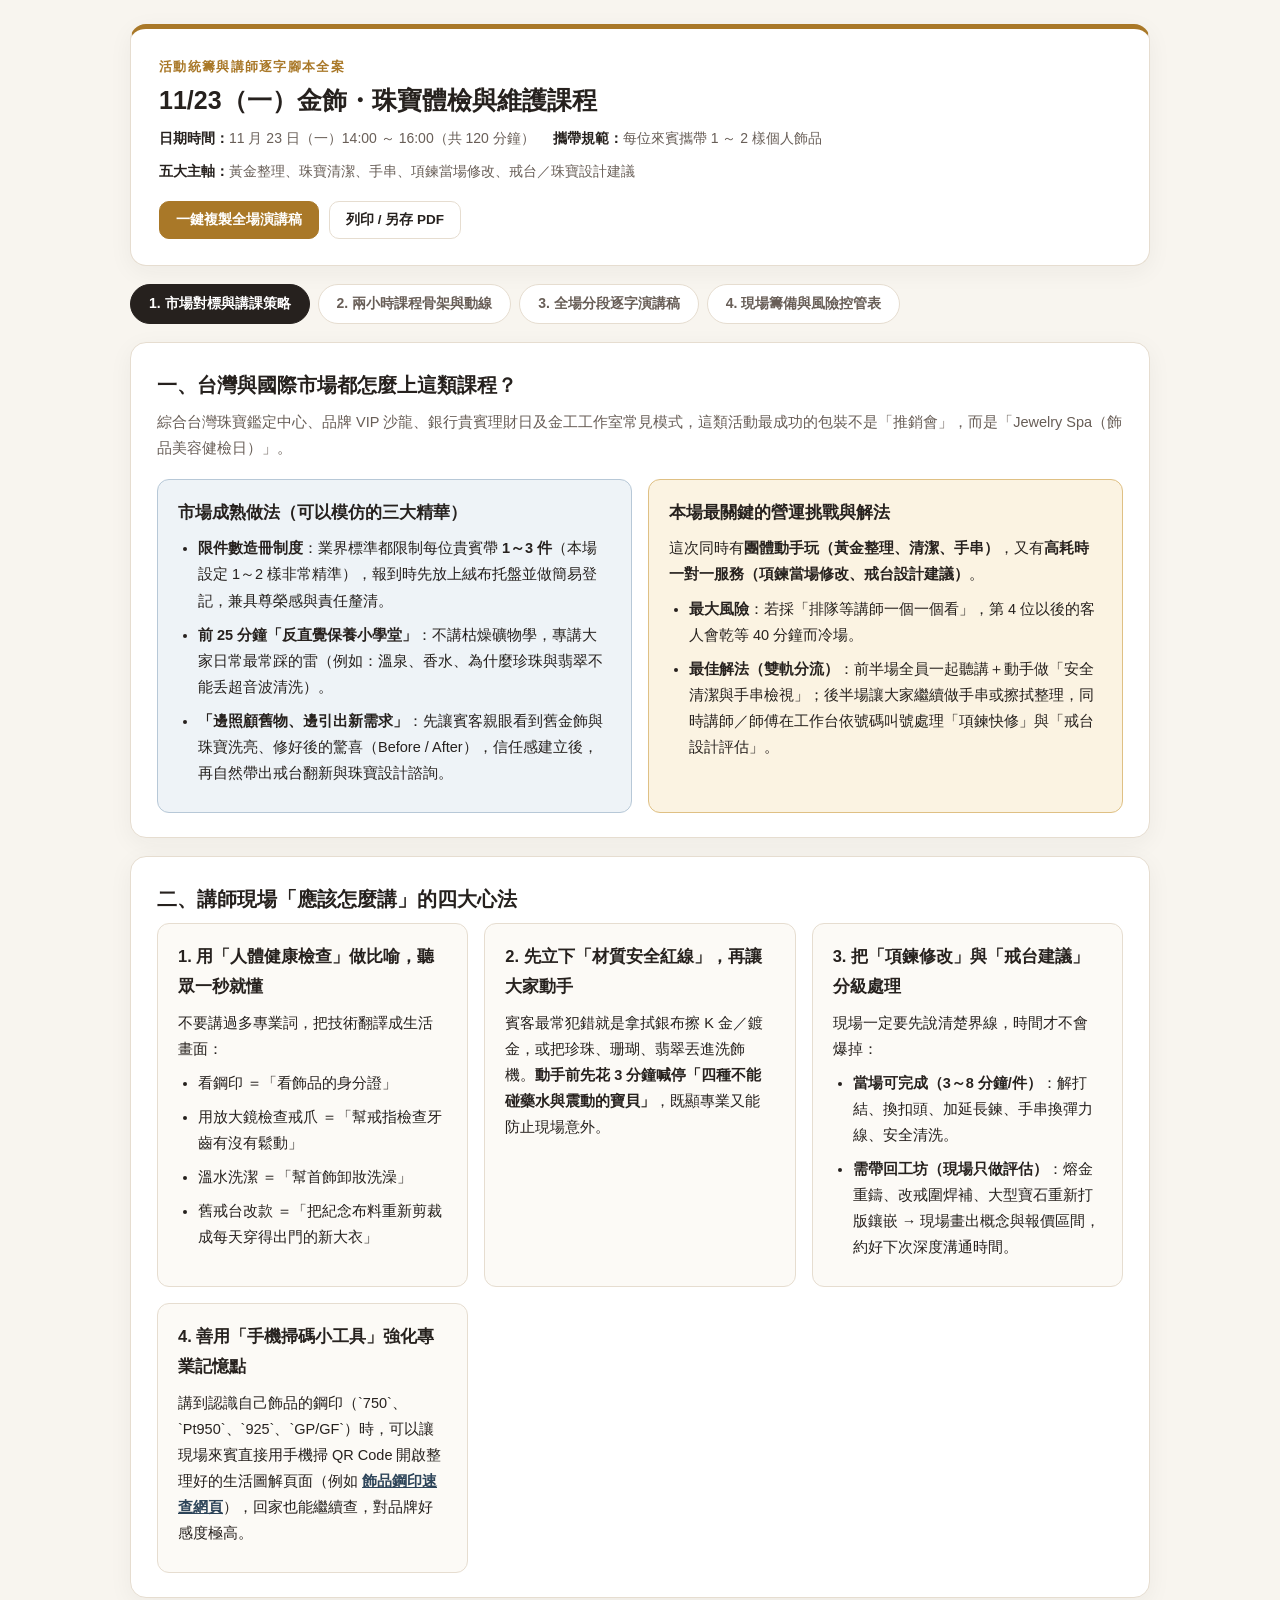
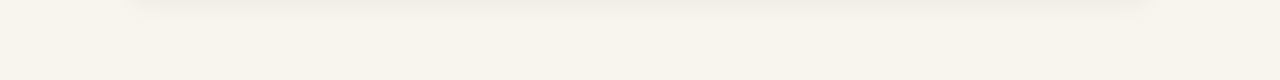
==== jewelry-course-1123/index.html @ 56d8ce3d "feat: add 11/23 金飾珠寶體檢維護課程講師全案手冊 (/jewelry-course-1123)" ====
<!DOCTYPE html>
<html lang="zh-Hant">
<head>
  <meta charset="UTF-8" />
  <meta name="viewport" content="width=device-width, initial-scale=1.0" />
  <title>11/23 金飾・珠寶體檢與維護課程｜講師全案手冊與演講稿</title>
  <style>
    :root {
      --bg: #f8f5ef;
      --card: #ffffff;
      --ink: #26211e;
      --muted: #685e57;
      --border: #e6ddd0;
      --gold: #a97828;
      --gold-soft: #fbf3e2;
      --gold-bd: #dfc084;
      --navy: #2d4459;
      --navy-soft: #eef3f7;
      --sage: #38614c;
      --sage-soft: #edf5f0;
      --warn: #9b3b2c;
      --warn-soft: #fdf0ed;
      --shadow: 0 6px 24px rgba(38, 33, 30, 0.05);
    }

    * { box-sizing: border-box; }

    body {
      margin: 0;
      padding: 24px 16px 64px;
      background: var(--bg);
      color: var(--ink);
      font-family: "PingFang TC", "Noto Sans TC", "Microsoft JhengHei", sans-serif;
      line-height: 1.8;
    }

    .wrap {
      max-width: 1020px;
      margin: 0 auto;
    }

    .hero {
      background: var(--card);
      border: 1px solid var(--border);
      border-top: 5px solid var(--gold);
      border-radius: 16px;
      padding: 26px 28px;
      box-shadow: var(--shadow);
      margin-bottom: 18px;
      display: flex;
      flex-wrap: wrap;
      justify-content: space-between;
      align-items: flex-end;
      gap: 16px;
    }

    .eyebrow {
      font-size: 13px;
      font-weight: 700;
      letter-spacing: 0.1em;
      color: var(--gold);
      margin-bottom: 6px;
    }

    h1 {
      margin: 0 0 8px;
      font-size: 25px;
      line-height: 1.35;
    }

    .meta {
      display: flex;
      flex-wrap: wrap;
      gap: 8px 18px;
      font-size: 14px;
      color: var(--muted);
    }

    .meta strong { color: var(--ink); }

    .hero-actions {
      display: flex;
      gap: 10px;
      flex-wrap: wrap;
    }

    .btn {
      appearance: none;
      border: 1px solid var(--border);
      background: var(--card);
      color: var(--ink);
      padding: 9px 16px;
      border-radius: 10px;
      font-size: 13.5px;
      font-weight: 600;
      cursor: pointer;
      transition: 0.2s ease;
    }

    .btn:hover { border-color: var(--gold); color: var(--gold); }

    .btn-primary {
      background: var(--gold);
      border-color: var(--gold);
      color: #ffffff;
    }

    .btn-primary:hover {
      background: #8d611c;
      border-color: #8d611c;
      color: #ffffff;
    }

    .tabs {
      display: flex;
      flex-wrap: wrap;
      gap: 8px;
      margin-bottom: 18px;
    }

    .tab-btn {
      appearance: none;
      border: 1px solid var(--border);
      background: var(--card);
      color: var(--muted);
      padding: 10px 18px;
      border-radius: 999px;
      font-size: 14px;
      font-weight: 700;
      cursor: pointer;
      transition: 0.2s ease;
    }

    .tab-btn:hover { border-color: var(--gold); color: var(--ink); }

    .tab-btn.active {
      background: var(--ink);
      border-color: var(--ink);
      color: #ffffff;
    }

    .panel { display: none; }
    .panel.active { display: block; }

    .card {
      background: var(--card);
      border: 1px solid var(--border);
      border-radius: 16px;
      padding: 24px 26px;
      box-shadow: var(--shadow);
      margin-bottom: 18px;
    }

    .section-title {
      margin: 0 0 6px;
      font-size: 20px;
      font-weight: 800;
    }

    .section-sub {
      margin: 0 0 18px;
      font-size: 14.5px;
      color: var(--muted);
    }

    .grid-2 {
      display: grid;
      grid-template-columns: repeat(auto-fit, minmax(300px, 1fr));
      gap: 16px;
    }

    .grid-3 {
      display: grid;
      grid-template-columns: repeat(auto-fit, minmax(250px, 1fr));
      gap: 14px;
    }

    .box {
      background: #fcfaf6;
      border: 1px solid var(--border);
      border-radius: 12px;
      padding: 18px 20px;
    }

    .box.gold { background: var(--gold-soft); border-color: var(--gold-bd); }
    .box.navy { background: var(--navy-soft); border-color: #b7c8d7; }
    .box.sage { background: var(--sage-soft); border-color: #b4d1c1; }
    .box.warn { background: var(--warn-soft); border-color: #e2aba2; }

    .box h3 {
      margin: 0 0 8px;
      font-size: 16.5px;
      font-weight: 800;
    }

    .box p, .box li {
      font-size: 14.5px;
      margin: 0 0 8px;
    }

    .box ul, .box ol {
      margin: 0;
      padding-left: 20px;
    }

    /* Timeline */
    .timeline {
      display: flex;
      flex-direction: column;
      gap: 14px;
    }

    .tl-item {
      display: grid;
      grid-template-columns: 150px 1fr;
      gap: 16px;
      padding: 18px 20px;
      background: #fcfaf6;
      border: 1px solid var(--border);
      border-left: 4px solid var(--gold);
      border-radius: 12px;
    }

    .tl-time {
      font-weight: 800;
      font-size: 15px;
      color: var(--gold);
    }

    .tl-dur {
      display: inline-block;
      margin-top: 4px;
      font-size: 12.5px;
      font-weight: 700;
      color: var(--muted);
      background: #efe8dc;
      padding: 2px 8px;
      border-radius: 999px;
    }

    .tl-body h3 {
      margin: 0 0 6px;
      font-size: 16.5px;
    }

    .tl-body p {
      margin: 0 0 6px;
      font-size: 14.5px;
      color: #3a3430;
    }

    .tl-tag {
      display: inline-block;
      font-size: 12px;
      font-weight: 700;
      padding: 2px 9px;
      border-radius: 999px;
      background: #ffffff;
      border: 1px solid var(--border);
      color: var(--muted);
      margin-right: 6px;
    }

    /* Script blocks */
    .script-block {
      border: 1px solid var(--border);
      border-radius: 14px;
      padding: 22px 24px;
      background: #ffffff;
      margin-bottom: 18px;
    }

    .script-head {
      display: flex;
      flex-wrap: wrap;
      justify-content: space-between;
      align-items: center;
      gap: 12px;
      padding-bottom: 14px;
      margin-bottom: 16px;
      border-bottom: 1px solid var(--border);
    }

    .script-title {
      margin: 0;
      font-size: 18px;
      font-weight: 800;
    }

    .script-meta {
      font-size: 13px;
      color: var(--gold);
      font-weight: 700;
      margin-top: 2px;
    }

    .script-goal {
      background: #faf6ee;
      border-left: 3px solid var(--gold);
      padding: 10px 14px;
      border-radius: 0 8px 8px 0;
      font-size: 13.5px;
      color: var(--muted);
      margin-bottom: 16px;
    }

    .speech-text {
      font-size: 16.5px;
      line-height: 1.95;
      color: var(--ink);
    }

    .speech-text p {
      margin: 0 0 15px;
    }

    .speech-text p:last-child { margin-bottom: 0; }

    .btn-sm {
      appearance: none;
      border: 1px solid var(--gold-bd);
      background: var(--gold-soft);
      color: #7c5414;
      padding: 6px 13px;
      border-radius: 8px;
      font-size: 13px;
      font-weight: 700;
      cursor: pointer;
    }

    .btn-sm:hover {
      background: var(--gold);
      color: #ffffff;
      border-color: var(--gold);
    }

    table {
      width: 100%;
      border-collapse: collapse;
      font-size: 14px;
    }

    th {
      text-align: left;
      background: #f4efe6;
      padding: 10px 12px;
      border-bottom: 2px solid var(--border);
    }

    td {
      padding: 10px 12px;
      border-bottom: 1px solid var(--border);
      vertical-align: top;
    }

    .link-pill {
      color: var(--navy);
      font-weight: 700;
      text-decoration: underline;
    }

    .toast {
      position: fixed;
      bottom: 24px;
      left: 50%;
      transform: translateX(-50%) translateY(16px);
      background: var(--ink);
      color: #ffffff;
      padding: 10px 20px;
      border-radius: 999px;
      font-size: 14px;
      opacity: 0;
      pointer-events: none;
      transition: 0.25s ease;
      z-index: 99;
    }

    .toast.show {
      opacity: 1;
      transform: translateX(-50%) translateY(0);
    }

    @media (max-width: 680px) {
      .tl-item {
        grid-template-columns: 1fr;
        gap: 8px;
      }
    }

    @media print {
      body { background: #ffffff; padding: 0; }
      .tabs, .hero-actions, .btn-sm { display: none !important; }
      .panel { display: block !important; }
      .card, .hero, .script-block, .tl-item { box-shadow: none; break-inside: avoid; }
    }
  </style>
</head>
<body>
  <div class="wrap">
    <header class="hero">
      <div>
        <div class="eyebrow">活動統籌與講師逐字腳本全案</div>
        <h1>11/23（一）金飾・珠寶體檢與維護課程</h1>
        <div class="meta">
          <span><strong>日期時間：</strong>11 月 23 日（一）14:00 ～ 16:00（共 120 分鐘）</span>
          <span><strong>攜帶規範：</strong>每位來賓攜帶 1 ～ 2 樣個人飾品</span>
          <span><strong>五大主軸：</strong>黃金整理、珠寶清潔、手串、項鍊當場修改、戒台／珠寶設計建議</span>
        </div>
      </div>
      <div class="hero-actions">
        <button class="btn btn-primary" onclick="copyAllScripts()">一鍵複製全場演講稿</button>
        <button class="btn" onclick="window.print()">列印 / 另存 PDF</button>
      </div>
    </header>

    <div class="tabs" role="tablist">
      <button class="tab-btn active" data-tab="market">1. 市場對標與講課策略</button>
      <button class="tab-btn" data-tab="skeleton">2. 兩小時課程骨架與動線</button>
      <button class="tab-btn" data-tab="scripts">3. 全場分段逐字演講稿</button>
      <button class="tab-btn" data-tab="ops">4. 現場籌備與風險控管表</button>
    </div>

    <!-- Tab 1: 市場對標與講課分析 -->
    <div id="market" class="panel active">
      <section class="card">
        <h2 class="section-title">一、台灣與國際市場都怎麼上這類課程？</h2>
        <p class="section-sub">綜合台灣珠寶鑑定中心、品牌 VIP 沙龍、銀行貴賓理財日及金工工作室常見模式，這類活動最成功的包裝不是「推銷會」，而是「Jewelry Spa（飾品美容健檢日）」。</p>

        <div class="grid-2">
          <div class="box navy">
            <h3>市場成熟做法（可以模仿的三大精華）</h3>
            <ul>
              <li><strong>限件數造冊制度</strong>：業界標準都限制每位貴賓帶 <strong>1～3 件</strong>（本場設定 1～2 樣非常精準），報到時先放上絨布托盤並做簡易登記，兼具尊榮感與責任釐清。</li>
              <li><strong>前 25 分鐘「反直覺保養小學堂」</strong>：不講枯燥礦物學，專講大家日常最常踩的雷（例如：溫泉、香水、為什麼珍珠與翡翠不能丢超音波清洗）。</li>
              <li><strong>「邊照顧舊物、邊引出新需求」</strong>：先讓賓客親眼看到舊金飾與珠寶洗亮、修好後的驚喜（Before / After），信任感建立後，再自然帶出戒台翻新與珠寶設計諮詢。</li>
            </ul>
          </div>

          <div class="box gold">
            <h3>本場最關鍵的營運挑戰與解法</h3>
            <p>這次同時有<strong>團體動手玩（黃金整理、清潔、手串）</strong>，又有<strong>高耗時一對一服務（項鍊當場修改、戒台設計建議）</strong>。</p>
            <ul>
              <li><strong>最大風險</strong>：若採「排隊等講師一個一個看」，第 4 位以後的客人會乾等 40 分鐘而冷場。</li>
              <li><strong>最佳解法（雙軌分流）</strong>：前半場全員一起聽講＋動手做「安全清潔與手串檢視」；後半場讓大家繼續做手串或擦拭整理，同時講師／師傅在工作台依號碼叫號處理「項鍊快修」與「戒台設計評估」。</li>
            </ul>
          </div>
        </div>
      </section>

      <section class="card">
        <h2 class="section-title">二、講師現場「應該怎麼講」的四大心法</h2>
        <div class="grid-2">
          <div class="box">
            <h3>1. 用「人體健康檢查」做比喻，聽眾一秒就懂</h3>
            <p>不要講過多專業詞，把技術翻譯成生活畫面：</p>
            <ul>
              <li>看鋼印 ＝「看飾品的身分證」</li>
              <li>用放大鏡檢查戒爪 ＝「幫戒指檢查牙齒有沒有鬆動」</li>
              <li>溫水洗潔 ＝「幫首飾卸妝洗澡」</li>
              <li>舊戒台改款 ＝「把紀念布料重新剪裁成每天穿得出門的新大衣」</li>
            </ul>
          </div>

          <div class="box">
            <h3>2. 先立下「材質安全紅線」，再讓大家動手</h3>
            <p>賓客最常犯錯就是拿拭銀布擦 K 金／鍍金，或把珍珠、珊瑚、翡翠丟進洗飾機。<strong>動手前先花 3 分鐘喊停「四種不能碰藥水與震動的寶貝」</strong>，既顯專業又能防止現場意外。</p>
          </div>

          <div class="box">
            <h3>3. 把「項鍊修改」與「戒台建議」分級處理</h3>
            <p>現場一定要先說清楚界線，時間才不會爆掉：</p>
            <ul>
              <li><strong>當場可完成（3～8 分鐘/件）</strong>：解打結、換扣頭、加延長鍊、手串換彈力線、安全清洗。</li>
              <li><strong>需帶回工坊（現場只做評估）</strong>：熔金重鑄、改戒圍焊補、大型寶石重新打版鑲嵌 → 現場畫出概念與報價區間，約好下次深度溝通時間。</li>
            </ul>
          </div>

          <div class="box">
            <h3>4. 善用「手機掃碼小工具」強化專業記憶點</h3>
            <p>講到認識自己飾品的鋼印（`750`、`Pt950`、`925`、`GP/GF`）時，可以讓現場來賓直接用手機掃 QR Code 開啟整理好的生活圖解頁面（例如 <a class="link-pill" href="https://morgan86399-eng.github.io/jewelry-guide/" target="_blank">飾品鋼印速查網頁</a>），回家也能繼續查，對品牌好感度極高。</p>
          </div>
        </div>
      </section>
    </div>

    <!-- Tab 2: 兩小時課程骨架與動線 -->
    <div id="skeleton" class="panel">
      <section class="card">
        <h2 class="section-title">14:00 ～ 16:00 兩小時黃金骨架（120 分鐘時間軸）</h2>
        <p class="section-sub">節奏設計為「先收攏注意力 → 再集體動手 → 再雙軌分流服務 → 最後對比收尾」，確保每位來賓手上有事做、不乾等、且準時結束。</p>

        <div class="timeline">
          <div class="tl-item">
            <div>
              <div class="tl-time">13:50 ～ 14:00</div>
              <span class="tl-dur">暖場 10 分鐘</span>
            </div>
            <div class="tl-body">
              <h3>第 0 幕｜報到領托盤 ＆ 飾品健檢登記</h3>
              <p>發給每人一個絨布托盤＋號碼牌，請來賓把帶來的 1～2 樣飾品放上盤子，順手勾選今日需求（清潔／手串／項鍊修改／戒台設計建議）。工作人員快速拍照留存「體檢前紀錄」。</p>
              <span class="tl-tag">防紛爭</span><span class="tl-tag">先分流統計需求</span>
            </div>
          </div>

          <div class="tl-item">
            <div>
              <div class="tl-time">14:00 ～ 14:10</div>
              <span class="tl-dur">10 分鐘</span>
            </div>
            <div class="tl-body">
              <h3>第 1 幕｜演講前言與破冰：為飾品安排一場午後體檢</h3>
              <p>歡迎詞、點出抽屜首飾的共同煩惱（霧掉、打結、線鬆、舊戒台沒戴），清楚預告今天下午五大環節與現場分工規則。</p>
              <span class="tl-tag">建立親切感</span><span class="tl-tag">定調規則</span>
            </div>
          </div>

          <div class="tl-item">
            <div>
              <div class="tl-time">14:10 ～ 14:30</div>
              <span class="tl-dur">20 分鐘</span>
            </div>
            <div class="tl-body">
              <h3>第 2 幕｜主題微講座：認清材質鋼印 ＋ 保養四大雷區</h3>
              <p>帶大家拿放大鏡找自己飾品上的數字英文（黃金 `999/9999`、K金 `750/18K`、真白金 `Pt` 與白K金 `WG` 差異、銀 `925`、包鍍金 `GP/GF`），並講清楚哪些珠寶絕對不能碰洗劑與超音波。</p>
              <span class="tl-tag">掃碼速查</span><span class="tl-tag">安全教育</span>
            </div>
          </div>

          <div class="tl-item">
            <div>
              <div class="tl-time">14:30 ～ 15:00</div>
              <span class="tl-dur">30 分鐘</span>
            </div>
            <div class="tl-body">
              <h3>第 3 幕｜集體實作：黃金整理 ＆ 安全珠寶清潔教學</h3>
              <p>講師現場示範「黃金軟性整理、家用溫水＋中性洗劑清潔三步驟、戒爪鬆動檢查法」；接著引導大家分批將適合清洗的金飾與耐震珠寶送進清潔區／自己動手刷洗擦乾，當場見證變亮瞬間。</p>
              <span class="tl-tag">全場高潮</span><span class="tl-tag">立即看得到效果</span>
            </div>
          </div>

          <div class="tl-item">
            <div>
              <div class="tl-time">15:00 ～ 15:45</div>
              <span class="tl-dur">45 分鐘</span>
            </div>
            <div class="tl-body">
              <h3>第 4 幕｜雙軌平行：手串整理 ＋ 項鍊當場修改 ＆ 戒台設計建議</h3>
              <p><strong>A 軌（座位實作區）</strong>：示範手串如何看線材老化（起毛、變硬、彈力疲乏），讓想玩手串的人學習重新串珠、加隔片或收線結。<br>
              <strong>B 軌（體檢修改台）</strong>：依報到托盤號碼叫號，一對一處理<strong>項鍊當場修改</strong>（換扣頭、調長度、解死結）及<strong>戒台／珠寶設計諮詢</strong>（看寶石狀態、提供改款配戴建議、登記後續設計預約）。</p>
              <span class="tl-tag">雙軌不塞車</span><span class="tl-tag">一對一深度服務</span>
            </div>
          </div>

          <div class="tl-item">
            <div>
              <div class="tl-time">15:45 ～ 16:00</div>
              <span class="tl-dur">15 分鐘</span>
            </div>
            <div class="tl-body">
              <h3>第 5 幕｜閃亮驗收、收納小秘訣 ＆ 溫暖結尾</h3>
              <p>邀請大家對比整理前後的亮度並拍照留念；總結「一物一格夾鏈袋收納法」，發放小拭布／收納袋，並提醒需要進階改款或訂製的賓客留下預約時段，圓滿送客。</p>
              <span class="tl-tag">Before/After 拍照</span><span class="tl-tag">延伸預約</span>
            </div>
          </div>
        </div>
      </section>
    </div>

    <!-- Tab 3: 全場分段逐字演講稿 -->
    <div id="scripts" class="panel">
      <!-- Part 1 -->
      <article class="script-block">
        <div class="script-head">
          <div>
            <h2 class="script-title">第一段｜開場前言（14:00 ～ 14:10）</h2>
            <div class="script-meta">目的：破冰共鳴、交代今天五大內容、定下「1～2 樣飾品＋分流規則」</div>
          </div>
          <button class="btn-sm" onclick="copySection('sec1')">複製本段</button>
        </div>
        <div class="script-goal">講師站位：站在前面手持麥克風，桌面預先放好一個示範用絨布托盤與放大鏡。</div>
        <div id="sec1" class="speech-text">
          <p>各位貴賓朋友大家午安！非常開心在這個星期一的下午，和大家相約在這裡，一起度過這段從下午兩點到四點的輕鬆時光。</p>
          <p>在正式開始之前，想先問問大家：家裡的首飾盒或抽屜深處，是不是都躺著幾件很珍惜的飾品？可能是陪了自己很多年的黃金項鍊與手鍊、平常愛戴卻越戴越霧的珠寶戒指、線頭有點鬆的手串，或是收起來好一陣子、一直想著「改天再拿去改款」的舊戒台。</p>
          <p>飾品跟人一樣，陪我們走過很多日常和重要場合，戴久了難免會卡一點灰塵失去亮度、扣環或鍊長需要微調，甚至有些款式只是因為舊了點，其實只要換個戒台或配個小配件，就能重新戴出門。</p>
          <p>所以今天這堂「金飾、珠寶體檢與維護課程」，我們把它設計成一場輕鬆的「飾品午後沙龍」。接下來兩個小時，我們會一起做五件事：第一，認識手上的材質與黃金整理；第二，學正確安全的珠寶清潔方法，現場把飾品洗亮；第三，檢視和整理手串；第四，項鍊有需要微調修改的，今天現場直接幫大家看；第五，如果您帶了戒台過來，或有珠寶設計、舊件改款想聽建議，等一下我們也有一對一的諮詢時間。</p>
          <p>待會大家帶來的一到兩樣飾品，就先安穩放在您面前的托盤裡。如果有需要現場修改項鍊或看戒台設計的朋友，我們在後半場會按照托盤號碼輪流為大家服務，讓每個人都能從容動手，也不會乾等。那我們就先從認識手上這幾件寶貝的「身分證」開始吧！</p>
        </div>
      </article>

      <!-- Part 2 -->
      <article class="script-block">
        <div class="script-head">
          <div>
            <h2 class="script-title">第二段｜認識鋼印與四大清潔禁忌（14:10 ～ 14:30）</h2>
            <div class="script-meta">目的：教會賓客看手上飾品的英文字與數字，並建立「不能亂洗」的安全意識</div>
          </div>
          <button class="btn-sm" onclick="copySection('sec2')">複製本段</button>
        </div>
        <div class="script-goal">互動道具：發 10 倍放大鏡（或請大家用手機相機放大拍扣頭內圈），可搭配投影片或現場 QR Code 展示鋼印圖解網頁。</div>
        <div id="sec2" class="speech-text">
          <p>大家現在可以拿起您面前托盤裡的飾品，找找看戒指內圈、或項鍊扣環上那一排小小短短的字，那是飾品的「身分證」。看不清楚沒關係，可以用桌上的放大鏡，或是打開手機相機放大來看。</p>
          <p>很多人看到裡面的英文數字會霧煞煞，其實只要記住兩句話就會了：第一句，「看開頭英文字，認出誰是誰」——看到 Au、G 或 K，代表黃金家族；看到 Pt，才是真正的白金，也就是鉑金，天然銀白不會變黃；看到 S 或 Ag，就是純銀。如果後面多了一個 P 或 F，像是 18K GP、14K GF，那代表它是電鍍或包金，只有外面那一層皮是金，裡面是其他金屬。</p>
          <p>第二句更簡單，「三位數字往前點一個小數點，就是純度百分比」——像 999 就是 99.9% 純金或純銀；750 就是 75% 黃金，也就是我們說的 18K 金；585 就是 58.5% 的 14K 金；925 就是 92.5% 標準純銀。順帶一提，很多人把 18K 白 K 金跟真白金搞混，其實白 K 金裡面有 75% 是黃金，戴久外層磨薄會微微透出淡黃色，這不是壞掉，重新電鍍就會跟新的一樣白！</p>
          <p>認識材質之後，在等一下動手清潔前，我一定要先幫大家畫三條「安全紅線」，這比會洗更重要：第一，珍珠、珊瑚、琥珀、綠松石這類有機或有氣孔的寶石，以及翡翠、祖母綠，千萬不能丟進超音波清洗機，也不能泡洗劑，用微濕軟布輕輕擦拭就好；第二，黃金跟 24K 純金質地很軟，不要跟其他首飾混在一起大力搓洗；第三，如果您的飾品是 18K GP 電鍍或 925 鍍金，千萬不能拿拭銀布用力猛擦，拭銀布上面有細微研磨粉，越擦鍍層會越快掉色喔！</p>
        </div>
      </article>

      <!-- Part 3 -->
      <article class="script-block">
        <div class="script-head">
          <div>
            <h2 class="script-title">第三段｜黃金整理與珠寶安全清潔實作（14:30 ～ 15:00）</h2>
            <div class="script-meta">目的：示範黃金整理、戒爪體檢與在家就能做的溫和清洗三步驟</div>
          </div>
          <button class="btn-sm" onclick="copySection('sec3')">複製本段</button>
        </div>
        <div class="script-goal">現場道具：溫水碗、中性洗碗精（無研磨顆粒）、超軟毛兒童牙刷、超細纖維拭布、桌上型超音波清洗機（由工作人員協助操作）。</div>
        <div id="sec3" class="speech-text">
          <p>了解安全紅線之後，我們現在來做今天的第一個重頭戲——「黃金整理與珠寶美容清潔」。</p>
          <p>先講黃金怎麼整理。很多長輩或朋友的黃金項鍊、手鍊放在抽屜久了，看起來暗暗的、甚至不小心壓扁或勾到髮絲。黃金本身不會生鏽，它變暗通常是因為沾到了皮膚油脂、乳液、或是空氣中的微塵。其實在家保養黃金不需要買刺激性藥水，只要準備一碗微溫的清水，滴一兩滴平常洗碗用的中性清潔劑，泡個五到十分鐘，再用超軟毛的牙刷順著鍊節縫隙輕輕刷一刷，最後用清水沖乾淨、拿柔軟的紙巾或拭布「輕輕按乾」——記住，是用按的，不要用力拉扯細鍊，黃金很軟，一拉就容易變長或變形。</p>
          <p>如果是鑽石、紅藍寶石配 18K 金或鉑金戒台，最常遇到的問題是「看起來霧霧的，好像沒以前閃」。這通常只是寶石底部的油脂和護手霜堵住了光線！在清洗前，大家先幫戒指做個體檢：拿起放大鏡看看抓著寶石的「爪子」有沒有歪斜，或者用手指輕輕碰一下主石，看會不會晃動、戴衣服會不會一直勾到毛衣。確認寶石穩固不鬆動之後，就可以跟著我們剛剛教的溫水三步驟刷洗，尤其是寶石背面的洞口要多刷兩下，待會擦乾您會嚇一跳，亮度馬上回來一大半！</p>
          <p>現在現場桌上都有準備溫水、中性洗劑和軟毛刷，我們工作台旁邊也有專業的超音波清洗機。接下來二十分鐘，請大家把手邊確認可以水洗的金飾或耐震珠寶拿出來一起試試看；如果不確定能不能下水、或是有鑲嵌的款式，舉個手，我先幫您檢查一眼再洗！</p>
        </div>
      </article>

      <!-- Part 4 -->
      <article class="script-block">
        <div class="script-head">
          <div>
            <h2 class="script-title">第四段｜雙軌平行：手串整理 ＋ 項鍊修改與戒台建議（15:00 ～ 15:45）</h2>
            <div class="script-meta">目的：自然過渡到「手串實作」＋「輪流叫號進行項鍊修改與戒台設計建議」</div>
          </div>
          <button class="btn-sm" onclick="copySection('sec4')">複製本段</button>
        </div>
        <div class="script-goal">營運關鍵：請學員在座位檢視/整理手串，同時講師與金工人員在諮詢台依托盤號碼輪流接見需要改項鍊與看戒台的來賓。</div>
        <div id="sec4" class="speech-text">
          <p>哇，剛剛看到好幾位朋友的戒指跟金飾洗完馬上亮起來了，是不是很像換了一件新的？</p>
          <p>接下來我們進入下半場的四十五分鐘，也是大家最期待的「實務整理與一對一改造時間」。為了讓每個人都不會乾等，我們接下來的動線會分成兩邊同時進行：</p>
          <p>第一邊在大家的座位區，我們來看看「手串」的體檢與整理。手串最怕兩件事：一個是每天拉扯戴脫，彈力線其實已經起毛、變鬆或快斷了卻沒發現，哪天在路上突然斷掉珠子滾滿地最心痛；另一個是中間的銀飾或金飾隔片氧化暗沉。等一下桌上會發下備用彈力線與引線針，有帶手串的朋友，我們先帶大家檢查珠孔有沒有磨損、線頭還緊不緊，想順便換一條新線或練習打隱藏結的，可以在座位上慢慢動手玩，我跟小幫手會巡桌協助大家。</p>
          <p>同一時間，在右前方的工作諮詢區，我會依照大家報到時的托盤號碼輪流叫號，一對一幫大家處理兩件事：第一是「項鍊當場修改」，像是鍊子打死結解不開、扣頭太小不好扣想換龍蝦扣或磁吸扣、或是長度差一點想微調，只要現場工具能直接解決的，我們當場幫您處理到好；第二是「戒台與珠寶設計建議」，如果您帶了舊戒台、單顆寶石，或覺得某件飾品戴起來太老氣、不知道怎麼跟現有首飾疊戴，都可以拿到諮詢台，我們一起看寶石狀況、討論怎麼改鑲或搭配最實戴、最襯氣質。</p>
          <p>那我們現在先請一號和二號托盤的貴賓到工作區，其他朋友請先在座位上幫您的手串做個鬆緊體檢吧！</p>
        </div>
      </article>

      <!-- Part 5 -->
      <article class="script-block">
        <div class="script-head">
          <div>
            <h2 class="script-title">第五段｜成果驗收與溫馨結尾（15:45 ～ 16:00）</h2>
            <div class="script-meta">目的：創造「前後對比」成就感、交代居家收納法、自然留下後續改款與保養聯絡管道</div>
          </div>
          <button class="btn-sm" onclick="copySection('sec5')">複製本段</button>
        </div>
        <div class="script-goal">收尾小禮：每人發一塊小擦拭布與獨立夾鏈密封袋，提醒拍 Before / After 照片做紀念。</div>
        <div id="sec5" class="speech-text">
          <p>時間過得好快，一下就來到下午三點四十五分了。大家現在可以低頭看看自己面前的絨布托盤——是不是跟剛進門時兩點鐘拍的照片差很多？洗亮的珠寶、換好新線的手串、還有改順長度的項鍊，看起來都重新有了精神。</p>
          <p>最後離開前，我想送給大家一個「五秒鐘收納習慣」：回家脫下飾品後，千萬不要全部一起丟進同一個大盤子裡互相摩擦刮傷，特別是軟的黃金跟硬的鑽石放在一起，鑽石一下就會把黃金刮花。最好的方法，就是今天我們發給大家的小夾鏈袋，用乾布輕輕擦過表面汗水後，一件裝一袋、把空氣擠出來封好，既防刮又大幅減緩銀飾和 K 金氧化，下次要戴出門時隨時都是亮的。</p>
          <p>今天如果是需要比較多時間打版、重做戒台或深度改款設計的朋友，剛才我們已經在您的健檢單上做過初步紀錄，結束後可以直接跟工作人員預約一對一的專屬時間，我們再慢慢挑款式、看設計圖。</p>
          <p>非常謝謝大家今天星期一午後撥冗來到這裡，陪自己心愛的飾品做了一場健康檢查。祝大家帶著閃閃發亮的寶貝開心回家，我們下次見！</p>
        </div>
      </article>
    </div>

    <!-- Tab 4: 現場籌備與風險控管 -->
    <div id="ops" class="panel">
      <section class="card">
        <h2 class="section-title">一、現場硬體與器材準備清單</h2>
        <div class="grid-3">
          <div class="box">
            <h3>報到與體檢區</h3>
            <ul>
              <li>一人一個絨布托盤＋號碼牌（限制 1～2 樣）</li>
              <li>簡易健檢登記單（勾選需求＋預先確認有無既有裂痕／鬆動）</li>
              <li>10 倍放大鏡數個、測鑽筆／電子秤（視現場需求）</li>
              <li>QR Code 桌牌（可放鋼印速查網址方便來賓掃碼）</li>
            </ul>
          </div>
          <div class="box">
            <h3>清潔與黃金整理區</h3>
            <ul>
              <li>溫水碗、無顆粒中性洗潔精</li>
              <li>超軟毛刷、高吸水無絨擦拭布、吹風機（冷/微溫風）</li>
              <li>小型超音波清洗機（專人把關，禁放有機與多孔寶石）</li>
              <li>夾鏈密封小袋、獨立拭銀／拭金小布（當伴手禮）</li>
            </ul>
          </div>
          <div class="box">
            <h3>手串與項鍊修改工作台</h3>
            <ul>
              <li>手串用：多尺寸日本彈力線（0.8mm/1.0mm）、引線鋼針、小剪刀、串珠盤</li>
              <li>項鍊快修：尖嘴鉗、圓嘴鉗、常用尺寸 C 圈、龍蝦扣／彈簧扣／延長鍊</li>
              <li>設計諮詢：戒圍圈、常見經典戒台樣品或改款作品集圖卡</li>
            </ul>
          </div>
        </div>
      </section>

      <section class="card">
        <h2 class="section-title">二、現場常見突發狀況與標準應對話術</h2>
        <div style="overflow-x:auto;">
          <table>
            <thead>
              <tr>
                <th>現場狀況</th>
                <th>處理原則</th>
                <th>推薦應對話術</th>
              </tr>
            </thead>
            <tbody>
              <tr>
                <td><strong>來賓帶了 4～5 件以上</strong></td>
                <td>堅守 1～2 件優先，其餘排在活動結束後或另約時間，避免拖累全場。</td>
                <td>「為了確保每位貴賓的寶貝都能被細心檢查，我們先挑您最想處理的 1 到 2 樣放進今天的流程，另外幾樣如果時間允許，我們最後再幫您快速看看或幫您預約專屬健檢時段！」</td>
              </tr>
              <tr>
                <td><strong>戒爪明顯快斷或寶石已鬆動</strong></td>
                <td><strong>嚴禁丟超音波！</strong>先拍照告知風險，僅做外觀輕擦並建議留件維修。</td>
                <td>「您看放大鏡這裡，這根爪子已經有點磨平歪斜了，如果今天直接進震動清洗怕寶石會掉出來。我們今天先幫您溫和把表面擦亮，這件我建議先暫停配戴，找師傅把爪子補好再戴最安心。」</td>
              </tr>
              <tr>
                <td><strong>來賓帶到鍍金/包金（GP/GF）或假金</strong></td>
                <td>照顧對方心情，不當眾拆穿難堪，私下溫柔說明保養方式即可。</td>
                <td>「這件表面有漂亮的金色鍍層工藝，這種材質最怕用力磨跟強洗劑，今天我們幫您用清水輕擦保養就好，不要拿去泡洗金水喔！」</td>
              </tr>
              <tr>
                <td><strong>戒台大改款諮詢聊太久（超過 10 分鐘）</strong></td>
                <td>先給明確方向（主石適合什麼風格、預算大致落點），立刻轉預約收單。</td>
                <td>「這顆主石的火光很棒，改成經典包鑲或雙圈都會非常實戴！因為這部分需要幫您量精準戒圍跟配石比例，我先把您的想法記在健檢單上，結束前我們約個完整時段一對一幫您畫圖看樣品。」</td>
              </tr>
            </tbody>
          </table>
        </div>
      </section>
    </div>
  </div>

  <div id="toast" class="toast">已複製演講稿內容</div>

  <script>
    const tabBtns = document.querySelectorAll('.tab-btn');
    const panels = document.querySelectorAll('.panel');

    tabBtns.forEach(btn => {
      btn.addEventListener('click', () => {
        const target = btn.getAttribute('data-tab');
        tabBtns.forEach(b => b.classList.remove('active'));
        panels.forEach(p => p.classList.remove('active'));
        btn.classList.add('active');
        document.getElementById(target).classList.add('active');
      });
    });

    function showToast(msg) {
      const toast = document.getElementById('toast');
      toast.textContent = msg;
      toast.classList.add('show');
      setTimeout(() => toast.classList.remove('show'), 2200);
    }

    function copySection(id) {
      const el = document.getElementById(id);
      const text = Array.from(el.querySelectorAll('p')).map(p => p.innerText.trim()).join('\n\n');
      navigator.clipboard.writeText(text).then(() => showToast('已複製本段演講稿'));
    }

    function copyAllScripts() {
      const ids = [
        { id: 'sec1', title: '【第一段｜開場前言（14:00～14:10）】' },
        { id: 'sec2', title: '【第二段｜認識鋼印與四大清潔禁忌（14:10～14:30）】' },
        { id: 'sec3', title: '【第三段｜黃金整理與珠寶安全清潔實作（14:30～15:00）】' },
        { id: 'sec4', title: '【第四段｜雙軌平行：手串整理＋項鍊修改與戒台建議（15:00～15:45）】' },
        { id: 'sec5', title: '【第五段｜成果驗收與溫馨結尾（15:45～16:00）】' }
      ];
      const full = ids.map(item => {
        const el = document.getElementById(item.id);
        const body = Array.from(el.querySelectorAll('p')).map(p => p.innerText.trim()).join('\n\n');
        return item.title + '\n\n' + body;
      }).join('\n\n------------------------------\n\n');

      navigator.clipboard.writeText(full).then(() => showToast('已複製全場五段完整演講稿'));
    }
  </script>
</body>
</html>
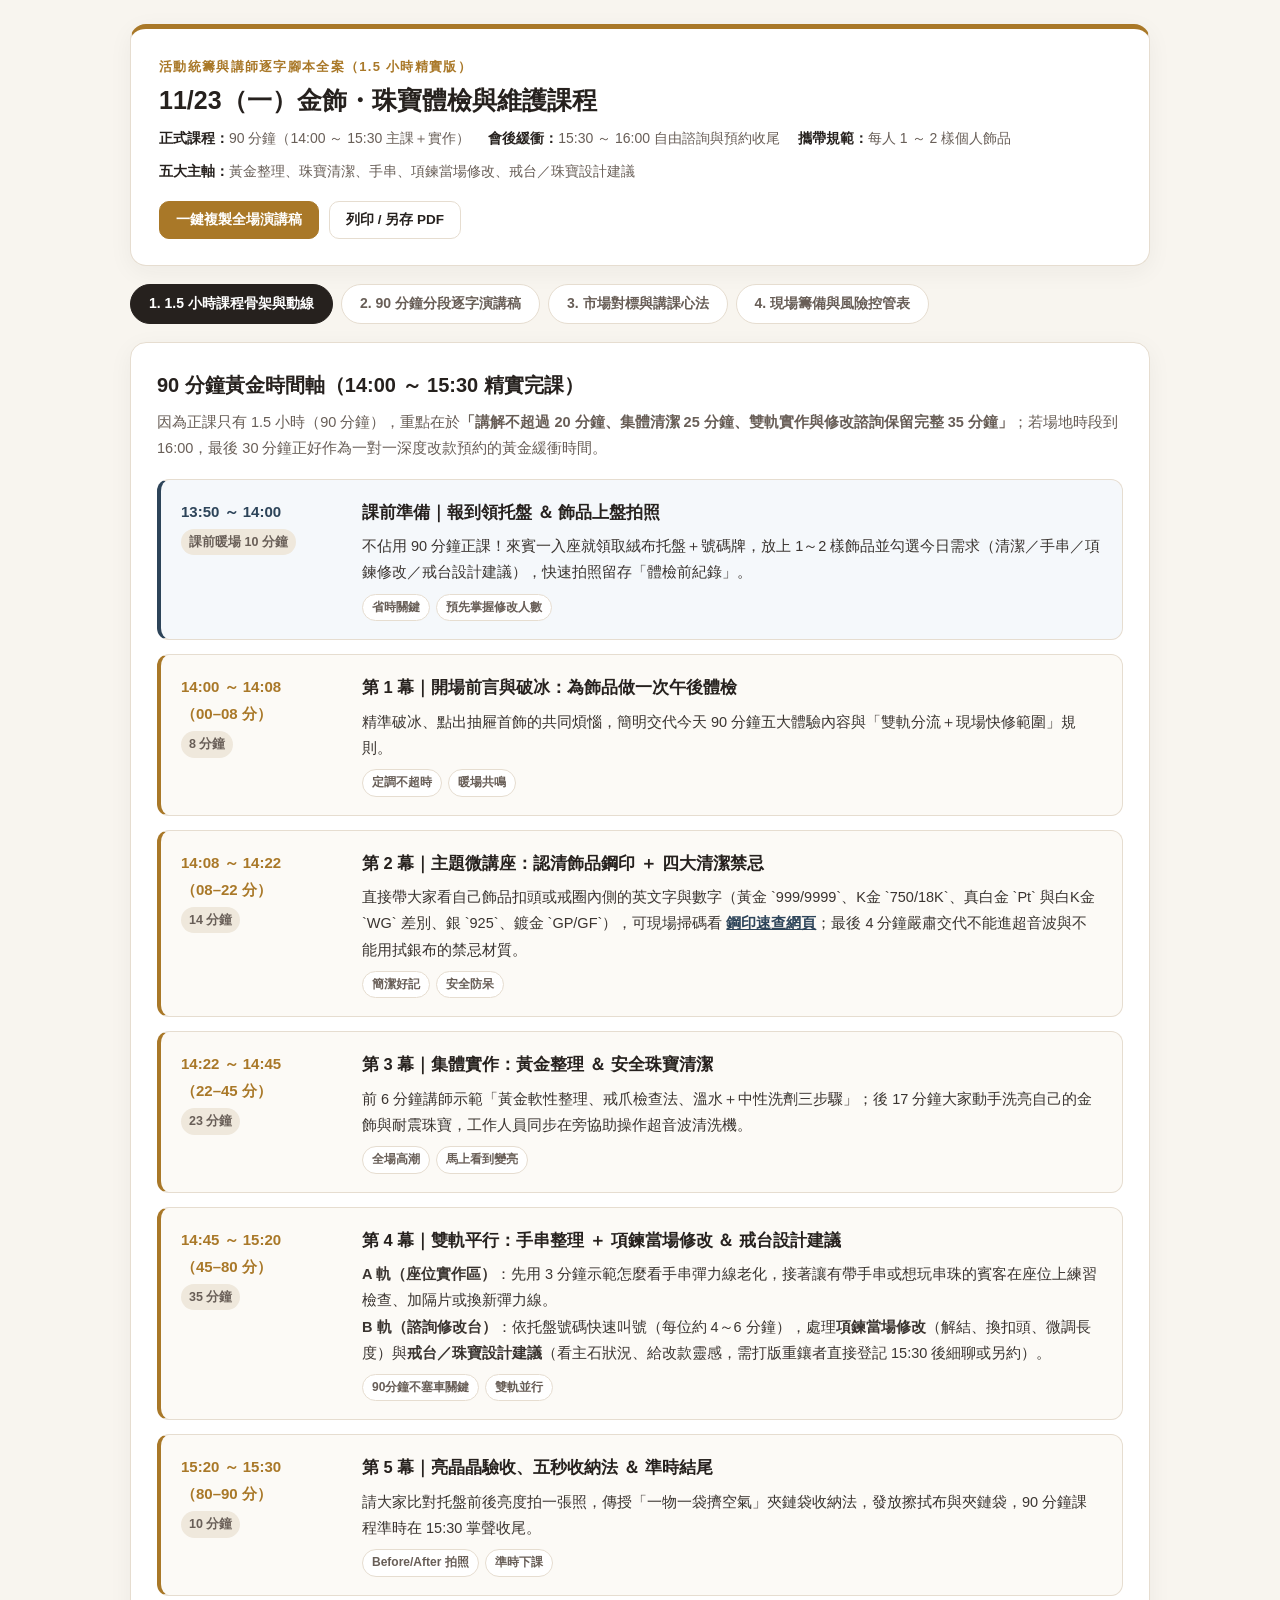
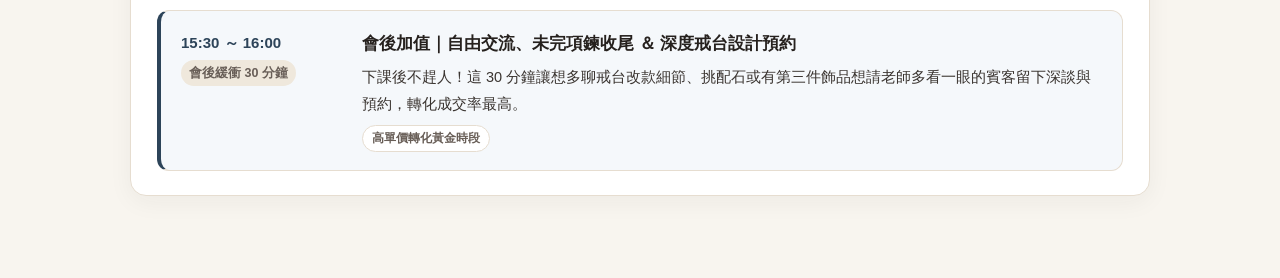
==== commit f786e2d5: "update: 調整為 1.5 小時（90 分鐘）精實版課程骨架與講稿" ====
--- a/jewelry-course-1123/index.html
+++ b/jewelry-course-1123/index.html
@@ -3,7 +3,7 @@
 <head>
   <meta charset="UTF-8" />
   <meta name="viewport" content="width=device-width, initial-scale=1.0" />
-  <title>11/23 金飾・珠寶體檢與維護課程｜講師全案手冊與演講稿</title>
+  <title>11/23 金飾・珠寶體檢與維護課程（1.5 小時精實版）｜講師全案手冊</title>
   <style>
     :root {
       --bg: #f8f5ef;
@@ -212,7 +212,7 @@
 
     .tl-item {
       display: grid;
-      grid-template-columns: 150px 1fr;
+      grid-template-columns: 165px 1fr;
       gap: 16px;
       padding: 18px 20px;
       background: #fcfaf6;
@@ -221,10 +221,19 @@
       border-radius: 12px;
     }
 
+    .tl-item.buffer {
+      border-left-color: var(--navy);
+      background: #f5f8fb;
+    }
+
     .tl-time {
       font-weight: 800;
       font-size: 15px;
       color: var(--gold);
+    }
+
+    .tl-item.buffer .tl-time {
+      color: var(--navy);
     }
 
     .tl-dur {
@@ -399,11 +408,12 @@
   <div class="wrap">
     <header class="hero">
       <div>
-        <div class="eyebrow">活動統籌與講師逐字腳本全案</div>
+        <div class="eyebrow">活動統籌與講師逐字腳本全案（1.5 小時精實版）</div>
         <h1>11/23（一）金飾・珠寶體檢與維護課程</h1>
         <div class="meta">
-          <span><strong>日期時間：</strong>11 月 23 日（一）14:00 ～ 16:00（共 120 分鐘）</span>
-          <span><strong>攜帶規範：</strong>每位來賓攜帶 1 ～ 2 樣個人飾品</span>
+          <span><strong>正式課程：</strong>90 分鐘（14:00 ～ 15:30 主課＋實作）</span>
+          <span><strong>會後緩衝：</strong>15:30 ～ 16:00 自由諮詢與預約收尾</span>
+          <span><strong>攜帶規範：</strong>每人 1 ～ 2 樣個人飾品</span>
           <span><strong>五大主軸：</strong>黃金整理、珠寶清潔、手串、項鍊當場修改、戒台／珠寶設計建議</span>
         </div>
       </div>
@@ -414,176 +424,124 @@
     </header>
 
     <div class="tabs" role="tablist">
-      <button class="tab-btn active" data-tab="market">1. 市場對標與講課策略</button>
-      <button class="tab-btn" data-tab="skeleton">2. 兩小時課程骨架與動線</button>
-      <button class="tab-btn" data-tab="scripts">3. 全場分段逐字演講稿</button>
+      <button class="tab-btn active" data-tab="skeleton">1. 1.5 小時課程骨架與動線</button>
+      <button class="tab-btn" data-tab="scripts">2. 90 分鐘分段逐字演講稿</button>
+      <button class="tab-btn" data-tab="market">3. 市場對標與講課心法</button>
       <button class="tab-btn" data-tab="ops">4. 現場籌備與風險控管表</button>
     </div>
 
-    <!-- Tab 1: 市場對標與講課分析 -->
-    <div id="market" class="panel active">
+    <!-- Tab 1: 90 分鐘課程骨架與動線 -->
+    <div id="skeleton" class="panel active">
       <section class="card">
-        <h2 class="section-title">一、台灣與國際市場都怎麼上這類課程？</h2>
-        <p class="section-sub">綜合台灣珠寶鑑定中心、品牌 VIP 沙龍、銀行貴賓理財日及金工工作室常見模式，這類活動最成功的包裝不是「推銷會」，而是「Jewelry Spa（飾品美容健檢日）」。</p>
-
-        <div class="grid-2">
-          <div class="box navy">
-            <h3>市場成熟做法（可以模仿的三大精華）</h3>
-            <ul>
-              <li><strong>限件數造冊制度</strong>：業界標準都限制每位貴賓帶 <strong>1～3 件</strong>（本場設定 1～2 樣非常精準），報到時先放上絨布托盤並做簡易登記，兼具尊榮感與責任釐清。</li>
-              <li><strong>前 25 分鐘「反直覺保養小學堂」</strong>：不講枯燥礦物學，專講大家日常最常踩的雷（例如：溫泉、香水、為什麼珍珠與翡翠不能丢超音波清洗）。</li>
-              <li><strong>「邊照顧舊物、邊引出新需求」</strong>：先讓賓客親眼看到舊金飾與珠寶洗亮、修好後的驚喜（Before / After），信任感建立後，再自然帶出戒台翻新與珠寶設計諮詢。</li>
-            </ul>
-          </div>
-
-          <div class="box gold">
-            <h3>本場最關鍵的營運挑戰與解法</h3>
-            <p>這次同時有<strong>團體動手玩（黃金整理、清潔、手串）</strong>，又有<strong>高耗時一對一服務（項鍊當場修改、戒台設計建議）</strong>。</p>
-            <ul>
-              <li><strong>最大風險</strong>：若採「排隊等講師一個一個看」，第 4 位以後的客人會乾等 40 分鐘而冷場。</li>
-              <li><strong>最佳解法（雙軌分流）</strong>：前半場全員一起聽講＋動手做「安全清潔與手串檢視」；後半場讓大家繼續做手串或擦拭整理，同時講師／師傅在工作台依號碼叫號處理「項鍊快修」與「戒台設計評估」。</li>
-            </ul>
-          </div>
-        </div>
-      </section>
-
-      <section class="card">
-        <h2 class="section-title">二、講師現場「應該怎麼講」的四大心法</h2>
-        <div class="grid-2">
-          <div class="box">
-            <h3>1. 用「人體健康檢查」做比喻，聽眾一秒就懂</h3>
-            <p>不要講過多專業詞，把技術翻譯成生活畫面：</p>
-            <ul>
-              <li>看鋼印 ＝「看飾品的身分證」</li>
-              <li>用放大鏡檢查戒爪 ＝「幫戒指檢查牙齒有沒有鬆動」</li>
-              <li>溫水洗潔 ＝「幫首飾卸妝洗澡」</li>
-              <li>舊戒台改款 ＝「把紀念布料重新剪裁成每天穿得出門的新大衣」</li>
-            </ul>
-          </div>
-
-          <div class="box">
-            <h3>2. 先立下「材質安全紅線」，再讓大家動手</h3>
-            <p>賓客最常犯錯就是拿拭銀布擦 K 金／鍍金，或把珍珠、珊瑚、翡翠丟進洗飾機。<strong>動手前先花 3 分鐘喊停「四種不能碰藥水與震動的寶貝」</strong>，既顯專業又能防止現場意外。</p>
-          </div>
-
-          <div class="box">
-            <h3>3. 把「項鍊修改」與「戒台建議」分級處理</h3>
-            <p>現場一定要先說清楚界線，時間才不會爆掉：</p>
-            <ul>
-              <li><strong>當場可完成（3～8 分鐘/件）</strong>：解打結、換扣頭、加延長鍊、手串換彈力線、安全清洗。</li>
-              <li><strong>需帶回工坊（現場只做評估）</strong>：熔金重鑄、改戒圍焊補、大型寶石重新打版鑲嵌 → 現場畫出概念與報價區間，約好下次深度溝通時間。</li>
-            </ul>
-          </div>
-
-          <div class="box">
-            <h3>4. 善用「手機掃碼小工具」強化專業記憶點</h3>
-            <p>講到認識自己飾品的鋼印（`750`、`Pt950`、`925`、`GP/GF`）時，可以讓現場來賓直接用手機掃 QR Code 開啟整理好的生活圖解頁面（例如 <a class="link-pill" href="https://morgan86399-eng.github.io/jewelry-guide/" target="_blank">飾品鋼印速查網頁</a>），回家也能繼續查，對品牌好感度極高。</p>
+        <h2 class="section-title">90 分鐘黃金時間軸（14:00 ～ 15:30 精實完課）</h2>
+        <p class="section-sub">因為正課只有 1.5 小時（90 分鐘），重點在於<strong>「講解不超過 20 分鐘、集體清潔 25 分鐘、雙軌實作與修改諮詢保留完整 35 分鐘」</strong>；若場地時段到 16:00，最後 30 分鐘正好作為一對一深度改款預約的黃金緩衝時間。</p>
+
+        <div class="timeline">
+          <div class="tl-item buffer">
+            <div>
+              <div class="tl-time">13:50 ～ 14:00</div>
+              <span class="tl-dur">課前暖場 10 分鐘</span>
+            </div>
+            <div class="tl-body">
+              <h3>課前準備｜報到領托盤 ＆ 飾品上盤拍照</h3>
+              <p>不佔用 90 分鐘正課！來賓一入座就領取絨布托盤＋號碼牌，放上 1～2 樣飾品並勾選今日需求（清潔／手串／項鍊修改／戒台設計建議），快速拍照留存「體檢前紀錄」。</p>
+              <span class="tl-tag">省時關鍵</span><span class="tl-tag">預先掌握修改人數</span>
+            </div>
+          </div>
+
+          <div class="tl-item">
+            <div>
+              <div class="tl-time">14:00 ～ 14:08<br>（00–08 分）</div>
+              <span class="tl-dur">8 分鐘</span>
+            </div>
+            <div class="tl-body">
+              <h3>第 1 幕｜開場前言與破冰：為飾品做一次午後體檢</h3>
+              <p>精準破冰、點出抽屜首飾的共同煩惱，簡明交代今天 90 分鐘五大體驗內容與「雙軌分流＋現場快修範圍」規則。</p>
+              <span class="tl-tag">定調不超時</span><span class="tl-tag">暖場共鳴</span>
+            </div>
+          </div>
+
+          <div class="tl-item">
+            <div>
+              <div class="tl-time">14:08 ～ 14:22<br>（08–22 分）</div>
+              <span class="tl-dur">14 分鐘</span>
+            </div>
+            <div class="tl-body">
+              <h3>第 2 幕｜主題微講座：認清飾品鋼印 ＋ 四大清潔禁忌</h3>
+              <p>直接帶大家看自己飾品扣頭或戒圈內側的英文字與數字（黃金 `999/9999`、K金 `750/18K`、真白金 `Pt` 與白K金 `WG` 差別、銀 `925`、鍍金 `GP/GF`），可現場掃碼看 <a class="link-pill" href="https://morgan86399-eng.github.io/jewelry-guide/" target="_blank">鋼印速查網頁</a>；最後 4 分鐘嚴肅交代不能進超音波與不能用拭銀布的禁忌材質。</p>
+              <span class="tl-tag">簡潔好記</span><span class="tl-tag">安全防呆</span>
+            </div>
+          </div>
+
+          <div class="tl-item">
+            <div>
+              <div class="tl-time">14:22 ～ 14:45<br>（22–45 分）</div>
+              <span class="tl-dur">23 分鐘</span>
+            </div>
+            <div class="tl-body">
+              <h3>第 3 幕｜集體實作：黃金整理 ＆ 安全珠寶清潔</h3>
+              <p>前 6 分鐘講師示範「黃金軟性整理、戒爪檢查法、溫水＋中性洗劑三步驟」；後 17 分鐘大家動手洗亮自己的金飾與耐震珠寶，工作人員同步在旁協助操作超音波清洗機。</p>
+              <span class="tl-tag">全場高潮</span><span class="tl-tag">馬上看到變亮</span>
+            </div>
+          </div>
+
+          <div class="tl-item">
+            <div>
+              <div class="tl-time">14:45 ～ 15:20<br>（45–80 分）</div>
+              <span class="tl-dur">35 分鐘</span>
+            </div>
+            <div class="tl-body">
+              <h3>第 4 幕｜雙軌平行：手串整理 ＋ 項鍊當場修改 ＆ 戒台設計建議</h3>
+              <p><strong>A 軌（座位實作區）</strong>：先用 3 分鐘示範怎麼看手串彈力線老化，接著讓有帶手串或想玩串珠的賓客在座位上練習檢查、加隔片或換新彈力線。<br>
+              <strong>B 軌（諮詢修改台）</strong>：依托盤號碼快速叫號（每位約 4～6 分鐘），處理<strong>項鍊當場修改</strong>（解結、換扣頭、微調長度）與<strong>戒台／珠寶設計建議</strong>（看主石狀況、給改款靈感，需打版重鑲者直接登記 15:30 後細聊或另約）。</p>
+              <span class="tl-tag">90分鐘不塞車關鍵</span><span class="tl-tag">雙軌並行</span>
+            </div>
+          </div>
+
+          <div class="tl-item">
+            <div>
+              <div class="tl-time">15:20 ～ 15:30<br>（80–90 分）</div>
+              <span class="tl-dur">10 分鐘</span>
+            </div>
+            <div class="tl-body">
+              <h3>第 5 幕｜亮晶晶驗收、五秒收納法 ＆ 準時結尾</h3>
+              <p>請大家比對托盤前後亮度拍一張照，傳授「一物一袋擠空氣」夾鏈袋收納法，發放擦拭布與夾鏈袋，90 分鐘課程準時在 15:30 掌聲收尾。</p>
+              <span class="tl-tag">Before/After 拍照</span><span class="tl-tag">準時下課</span>
+            </div>
+          </div>
+
+          <div class="tl-item buffer">
+            <div>
+              <div class="tl-time">15:30 ～ 16:00</div>
+              <span class="tl-dur">會後緩衝 30 分鐘</span>
+            </div>
+            <div class="tl-body">
+              <h3>會後加值｜自由交流、未完項鍊收尾 ＆ 深度戒台設計預約</h3>
+              <p>下課後不趕人！這 30 分鐘讓想多聊戒台改款細節、挑配石或有第三件飾品想請老師多看一眼的賓客留下深談與預約，轉化成交率最高。</p>
+              <span class="tl-tag">高單價轉化黃金時段</span>
+            </div>
           </div>
         </div>
       </section>
     </div>
 
-    <!-- Tab 2: 兩小時課程骨架與動線 -->
-    <div id="skeleton" class="panel">
-      <section class="card">
-        <h2 class="section-title">14:00 ～ 16:00 兩小時黃金骨架（120 分鐘時間軸）</h2>
-        <p class="section-sub">節奏設計為「先收攏注意力 → 再集體動手 → 再雙軌分流服務 → 最後對比收尾」，確保每位來賓手上有事做、不乾等、且準時結束。</p>
-
-        <div class="timeline">
-          <div class="tl-item">
-            <div>
-              <div class="tl-time">13:50 ～ 14:00</div>
-              <span class="tl-dur">暖場 10 分鐘</span>
-            </div>
-            <div class="tl-body">
-              <h3>第 0 幕｜報到領托盤 ＆ 飾品健檢登記</h3>
-              <p>發給每人一個絨布托盤＋號碼牌，請來賓把帶來的 1～2 樣飾品放上盤子，順手勾選今日需求（清潔／手串／項鍊修改／戒台設計建議）。工作人員快速拍照留存「體檢前紀錄」。</p>
-              <span class="tl-tag">防紛爭</span><span class="tl-tag">先分流統計需求</span>
-            </div>
-          </div>
-
-          <div class="tl-item">
-            <div>
-              <div class="tl-time">14:00 ～ 14:10</div>
-              <span class="tl-dur">10 分鐘</span>
-            </div>
-            <div class="tl-body">
-              <h3>第 1 幕｜演講前言與破冰：為飾品安排一場午後體檢</h3>
-              <p>歡迎詞、點出抽屜首飾的共同煩惱（霧掉、打結、線鬆、舊戒台沒戴），清楚預告今天下午五大環節與現場分工規則。</p>
-              <span class="tl-tag">建立親切感</span><span class="tl-tag">定調規則</span>
-            </div>
-          </div>
-
-          <div class="tl-item">
-            <div>
-              <div class="tl-time">14:10 ～ 14:30</div>
-              <span class="tl-dur">20 分鐘</span>
-            </div>
-            <div class="tl-body">
-              <h3>第 2 幕｜主題微講座：認清材質鋼印 ＋ 保養四大雷區</h3>
-              <p>帶大家拿放大鏡找自己飾品上的數字英文（黃金 `999/9999`、K金 `750/18K`、真白金 `Pt` 與白K金 `WG` 差異、銀 `925`、包鍍金 `GP/GF`），並講清楚哪些珠寶絕對不能碰洗劑與超音波。</p>
-              <span class="tl-tag">掃碼速查</span><span class="tl-tag">安全教育</span>
-            </div>
-          </div>
-
-          <div class="tl-item">
-            <div>
-              <div class="tl-time">14:30 ～ 15:00</div>
-              <span class="tl-dur">30 分鐘</span>
-            </div>
-            <div class="tl-body">
-              <h3>第 3 幕｜集體實作：黃金整理 ＆ 安全珠寶清潔教學</h3>
-              <p>講師現場示範「黃金軟性整理、家用溫水＋中性洗劑清潔三步驟、戒爪鬆動檢查法」；接著引導大家分批將適合清洗的金飾與耐震珠寶送進清潔區／自己動手刷洗擦乾，當場見證變亮瞬間。</p>
-              <span class="tl-tag">全場高潮</span><span class="tl-tag">立即看得到效果</span>
-            </div>
-          </div>
-
-          <div class="tl-item">
-            <div>
-              <div class="tl-time">15:00 ～ 15:45</div>
-              <span class="tl-dur">45 分鐘</span>
-            </div>
-            <div class="tl-body">
-              <h3>第 4 幕｜雙軌平行：手串整理 ＋ 項鍊當場修改 ＆ 戒台設計建議</h3>
-              <p><strong>A 軌（座位實作區）</strong>：示範手串如何看線材老化（起毛、變硬、彈力疲乏），讓想玩手串的人學習重新串珠、加隔片或收線結。<br>
-              <strong>B 軌（體檢修改台）</strong>：依報到托盤號碼叫號，一對一處理<strong>項鍊當場修改</strong>（換扣頭、調長度、解死結）及<strong>戒台／珠寶設計諮詢</strong>（看寶石狀態、提供改款配戴建議、登記後續設計預約）。</p>
-              <span class="tl-tag">雙軌不塞車</span><span class="tl-tag">一對一深度服務</span>
-            </div>
-          </div>
-
-          <div class="tl-item">
-            <div>
-              <div class="tl-time">15:45 ～ 16:00</div>
-              <span class="tl-dur">15 分鐘</span>
-            </div>
-            <div class="tl-body">
-              <h3>第 5 幕｜閃亮驗收、收納小秘訣 ＆ 溫暖結尾</h3>
-              <p>邀請大家對比整理前後的亮度並拍照留念；總結「一物一格夾鏈袋收納法」，發放小拭布／收納袋，並提醒需要進階改款或訂製的賓客留下預約時段，圓滿送客。</p>
-              <span class="tl-tag">Before/After 拍照</span><span class="tl-tag">延伸預約</span>
-            </div>
-          </div>
-        </div>
-      </section>
-    </div>
-
-    <!-- Tab 3: 全場分段逐字演講稿 -->
+    <!-- Tab 2: 90 分鐘分段逐字演講稿 -->
     <div id="scripts" class="panel">
       <!-- Part 1 -->
       <article class="script-block">
         <div class="script-head">
           <div>
-            <h2 class="script-title">第一段｜開場前言（14:00 ～ 14:10）</h2>
-            <div class="script-meta">目的：破冰共鳴、交代今天五大內容、定下「1～2 樣飾品＋分流規則」</div>
+            <h2 class="script-title">第一段｜開場前言（00–08 分｜精簡有力版）</h2>
+            <div class="script-meta">目的：在 3～5 分鐘內完成破冰與規則交代，不拖泥帶水</div>
           </div>
           <button class="btn-sm" onclick="copySection('sec1')">複製本段</button>
         </div>
-        <div class="script-goal">講師站位：站在前面手持麥克風，桌面預先放好一個示範用絨布托盤與放大鏡。</div>
+        <div class="script-goal">節奏提示：語氣輕快熱情，讓大家知道 90 分鐘節奏緊湊好玩、不會乾等。</div>
         <div id="sec1" class="speech-text">
-          <p>各位貴賓朋友大家午安！非常開心在這個星期一的下午，和大家相約在這裡，一起度過這段從下午兩點到四點的輕鬆時光。</p>
-          <p>在正式開始之前，想先問問大家：家裡的首飾盒或抽屜深處，是不是都躺著幾件很珍惜的飾品？可能是陪了自己很多年的黃金項鍊與手鍊、平常愛戴卻越戴越霧的珠寶戒指、線頭有點鬆的手串，或是收起來好一陣子、一直想著「改天再拿去改款」的舊戒台。</p>
-          <p>飾品跟人一樣，陪我們走過很多日常和重要場合，戴久了難免會卡一點灰塵失去亮度、扣環或鍊長需要微調，甚至有些款式只是因為舊了點，其實只要換個戒台或配個小配件，就能重新戴出門。</p>
-          <p>所以今天這堂「金飾、珠寶體檢與維護課程」，我們把它設計成一場輕鬆的「飾品午後沙龍」。接下來兩個小時，我們會一起做五件事：第一，認識手上的材質與黃金整理；第二，學正確安全的珠寶清潔方法，現場把飾品洗亮；第三，檢視和整理手串；第四，項鍊有需要微調修改的，今天現場直接幫大家看；第五，如果您帶了戒台過來，或有珠寶設計、舊件改款想聽建議，等一下我們也有一對一的諮詢時間。</p>
-          <p>待會大家帶來的一到兩樣飾品，就先安穩放在您面前的托盤裡。如果有需要現場修改項鍊或看戒台設計的朋友，我們在後半場會按照托盤號碼輪流為大家服務，讓每個人都能從容動手，也不會乾等。那我們就先從認識手上這幾件寶貝的「身分證」開始吧！</p>
+          <p>各位貴賓朋友大家午安！非常開心在這個星期一的下午，和大家相約在這裡。</p>
+          <p>先問問大家，家裡的首飾盒或抽屜裡，是不是都有幾件捨不得丟、卻很久沒戴的飾品？像是戴久了霧霧的黃金和珠寶、線頭有點鬆的手串、打結或不順長度的項鍊，或是放著好一陣子、一直想改款的舊戒台？</p>
+          <p>今天這堂「金飾、珠寶體檢與維護課程」，我們特別把一個半小時設計得非常紮實好玩。接下來九十分鐘裡，我們會完成五件事：第一，帶大家看懂飾品上的密碼與黃金整理；第二，學正確安全的珠寶清潔，現場幫寶貝洗亮；第三，檢查與整理手串；第四，項鍊有需要當場修改的直接處理；第五，如果您帶了戒台或想聽珠寶設計建議，我們也有一對一的討論時間。</p>
+          <p>為了讓每位朋友在一個半小時內都能滿載而歸、不用乾等排隊，等一下後半場我們會採「雙軌進行」——大家在座位上整理手串與保養的時候，我會依照面前托盤的號碼，輪流請需要改項鍊和看戒台的朋友到工作區一對一服務。那現在，就請大家先看看自己盤子裡的一到兩樣飾品，我們馬上開始今天的體檢之旅！</p>
         </div>
       </article>
 
@@ -591,17 +549,17 @@
       <article class="script-block">
         <div class="script-head">
           <div>
-            <h2 class="script-title">第二段｜認識鋼印與四大清潔禁忌（14:10 ～ 14:30）</h2>
-            <div class="script-meta">目的：教會賓客看手上飾品的英文字與數字，並建立「不能亂洗」的安全意識</div>
+            <h2 class="script-title">第二段｜看懂鋼印與安全紅線（08–22 分｜14 分鐘精講）</h2>
+            <div class="script-meta">目的：用 2 句口訣秒懂鋼印，並交代不可水洗／禁超音波的紅線</div>
           </div>
           <button class="btn-sm" onclick="copySection('sec2')">複製本段</button>
         </div>
-        <div class="script-goal">互動道具：發 10 倍放大鏡（或請大家用手機相機放大拍扣頭內圈），可搭配投影片或現場 QR Code 展示鋼印圖解網頁。</div>
+        <div class="script-goal">互動技巧：只講最實用的 2 句口訣，把細節查詢交給手機掃碼（QR Code）即可，省下至少 10 分鐘口頭解釋時間！</div>
         <div id="sec2" class="speech-text">
-          <p>大家現在可以拿起您面前托盤裡的飾品，找找看戒指內圈、或項鍊扣環上那一排小小短短的字，那是飾品的「身分證」。看不清楚沒關係，可以用桌上的放大鏡，或是打開手機相機放大來看。</p>
-          <p>很多人看到裡面的英文數字會霧煞煞，其實只要記住兩句話就會了：第一句，「看開頭英文字，認出誰是誰」——看到 Au、G 或 K，代表黃金家族；看到 Pt，才是真正的白金，也就是鉑金，天然銀白不會變黃；看到 S 或 Ag，就是純銀。如果後面多了一個 P 或 F，像是 18K GP、14K GF，那代表它是電鍍或包金，只有外面那一層皮是金，裡面是其他金屬。</p>
-          <p>第二句更簡單，「三位數字往前點一個小數點，就是純度百分比」——像 999 就是 99.9% 純金或純銀；750 就是 75% 黃金，也就是我們說的 18K 金；585 就是 58.5% 的 14K 金；925 就是 92.5% 標準純銀。順帶一提，很多人把 18K 白 K 金跟真白金搞混，其實白 K 金裡面有 75% 是黃金，戴久外層磨薄會微微透出淡黃色，這不是壞掉，重新電鍍就會跟新的一樣白！</p>
-          <p>認識材質之後，在等一下動手清潔前，我一定要先幫大家畫三條「安全紅線」，這比會洗更重要：第一，珍珠、珊瑚、琥珀、綠松石這類有機或有氣孔的寶石，以及翡翠、祖母綠，千萬不能丟進超音波清洗機，也不能泡洗劑，用微濕軟布輕輕擦拭就好；第二，黃金跟 24K 純金質地很軟，不要跟其他首飾混在一起大力搓洗；第三，如果您的飾品是 18K GP 電鍍或 925 鍍金，千萬不能拿拭銀布用力猛擦，拭銀布上面有細微研磨粉，越擦鍍層會越快掉色喔！</p>
+          <p>首先，我們先花十分鐘幫手上的飾品「驗明正身」。請大家拿起手邊的飾品，用桌上的放大鏡或手機相機，找找戒指內圈或項鍊扣頭上那一排小字。</p>
+          <p>這排字不用死背，只要記住兩句口訣：第一句，「看開頭英文字，認出誰是誰」——看到 Au、G 或 K，就是黃金家族；看到 Pt，才是天然銀白不會變黃的真白金，也就是鉑金；看到 S 或 Ag 就是純銀；如果尾巴多寫了一個 P 或 F，像是 18K GP、14K GF，那代表它是電鍍或包金，只有外面那層皮是金，裡面是其他金屬。</p>
+          <p>第二句，「三位數字往前點一個小數點，就是純度百分比」——像 999 是 99.9% 純金或純銀；750 是 75% 黃金，也就是 18K 金；585 是 58.5% 的 14K 金；925 就是 92.5% 標準純銀。順帶提醒，很多人把 18K 白 K 金跟真白金搞混，白 K 金裡面其實是 75% 黃金，戴久電鍍磨薄會微微透出淡黃色，這很正常，送回重新電鍍就會恢復雪白！想慢慢對照的朋友，也可以掃桌上的 QR Code 存進手機慢慢查。</p>
+          <p>在我們動手清洗之前，有三條「安全紅線」請大家一定記在心裡：第一，珍珠、珊瑚、琥珀、綠松石這類有機或多孔寶石，還有翡翠跟祖母綠，絕對不能進超音波清洗機，也不要泡洗劑，用微濕軟布輕輕擦拭就好；第二，24K 純金質地很軟，不要跟其他金屬混在一起用力搓；第三，如果是 GP 電鍍或鍍金銀飾，千萬別拿拭銀布用力硬擦，因為拭銀布裡有微細研磨粉，越擦金色會越快掉喔！</p>
         </div>
       </article>
 
@@ -609,17 +567,17 @@
       <article class="script-block">
         <div class="script-head">
           <div>
-            <h2 class="script-title">第三段｜黃金整理與珠寶安全清潔實作（14:30 ～ 15:00）</h2>
-            <div class="script-meta">目的：示範黃金整理、戒爪體檢與在家就能做的溫和清洗三步驟</div>
+            <h2 class="script-title">第三段｜黃金整理與安全清潔實作（22–45 分｜23 分鐘）</h2>
+            <div class="script-meta">目的：講師示範 6 分鐘 ＋ 全場動手清潔 17 分鐘，立即產出成就感</div>
           </div>
           <button class="btn-sm" onclick="copySection('sec3')">複製本段</button>
         </div>
-        <div class="script-goal">現場道具：溫水碗、中性洗碗精（無研磨顆粒）、超軟毛兒童牙刷、超細纖維拭布、桌上型超音波清洗機（由工作人員協助操作）。</div>
+        <div class="script-goal">時間控管：計時 15 分鐘後就提醒大家擦乾收尾，確保準時切入 14:45 雙軌環節。</div>
         <div id="sec3" class="speech-text">
-          <p>了解安全紅線之後，我們現在來做今天的第一個重頭戲——「黃金整理與珠寶美容清潔」。</p>
-          <p>先講黃金怎麼整理。很多長輩或朋友的黃金項鍊、手鍊放在抽屜久了，看起來暗暗的、甚至不小心壓扁或勾到髮絲。黃金本身不會生鏽，它變暗通常是因為沾到了皮膚油脂、乳液、或是空氣中的微塵。其實在家保養黃金不需要買刺激性藥水，只要準備一碗微溫的清水，滴一兩滴平常洗碗用的中性清潔劑，泡個五到十分鐘，再用超軟毛的牙刷順著鍊節縫隙輕輕刷一刷，最後用清水沖乾淨、拿柔軟的紙巾或拭布「輕輕按乾」——記住，是用按的，不要用力拉扯細鍊，黃金很軟，一拉就容易變長或變形。</p>
-          <p>如果是鑽石、紅藍寶石配 18K 金或鉑金戒台，最常遇到的問題是「看起來霧霧的，好像沒以前閃」。這通常只是寶石底部的油脂和護手霜堵住了光線！在清洗前，大家先幫戒指做個體檢：拿起放大鏡看看抓著寶石的「爪子」有沒有歪斜，或者用手指輕輕碰一下主石，看會不會晃動、戴衣服會不會一直勾到毛衣。確認寶石穩固不鬆動之後，就可以跟著我們剛剛教的溫水三步驟刷洗，尤其是寶石背面的洞口要多刷兩下，待會擦乾您會嚇一跳，亮度馬上回來一大半！</p>
-          <p>現在現場桌上都有準備溫水、中性洗劑和軟毛刷，我們工作台旁邊也有專業的超音波清洗機。接下來二十分鐘，請大家把手邊確認可以水洗的金飾或耐震珠寶拿出來一起試試看；如果不確定能不能下水、或是有鑲嵌的款式，舉個手，我先幫您檢查一眼再洗！</p>
+          <p>確認過手上的材質都安全後，我們就來幫飾品洗個香噴噴的美容澡！</p>
+          <p>黃金和耐震珠寶在家裡其實不需要亂買來路不明的強效藥水，只要一碗微溫清水、滴一兩滴中性洗碗精、加上一把超軟毛牙刷就夠了。大家先把飾品放進溫水裡泡個五分鐘，讓卡在縫隙裡的油脂和護手霜軟化。</p>
+          <p>如果是鑲嵌了鑽石或紅藍寶石的戒指，下水前先做一個小動作：拿放大鏡看一下抓著寶石的爪子有沒有歪掉，再用指腹輕輕推一下寶石會不會晃。確認穩固沒鬆動後，用軟毛刷特別把「寶石背面」的孔洞刷乾淨——寶石會霧霧的，九成都是背面卡油光線透不進來！刷完用清水沖淨，黃金細鍊一定要用軟布「輕輕按乾」，千萬不要用拉扯的。</p>
+          <p>現在桌上都準備好溫水與清潔工具了，接下來我們有將近二十分鐘的時間讓大家動手試試看。需要機器超音波深層清洗、或不確定這件能不能下水的朋友，隨時舉手，我跟小幫手立刻過去幫您看一眼！</p>
         </div>
       </article>
 
@@ -627,18 +585,18 @@
       <article class="script-block">
         <div class="script-head">
           <div>
-            <h2 class="script-title">第四段｜雙軌平行：手串整理 ＋ 項鍊修改與戒台建議（15:00 ～ 15:45）</h2>
-            <div class="script-meta">目的：自然過渡到「手串實作」＋「輪流叫號進行項鍊修改與戒台設計建議」</div>
+            <h2 class="script-title">第四段｜雙軌平行：手串 ＋ 項鍊修改 ＆ 戒台建議（45–80 分｜35 分鐘）</h2>
+            <div class="script-meta">目的：35 分鐘精準分流，座位做手串、諮詢台輪流改項鍊與看戒台</div>
           </div>
           <button class="btn-sm" onclick="copySection('sec4')">複製本段</button>
         </div>
-        <div class="script-goal">營運關鍵：請學員在座位檢視/整理手串，同時講師與金工人員在諮詢台依托盤號碼輪流接見需要改項鍊與看戒台的來賓。</div>
+        <div class="script-goal">效率關鍵：在諮詢台貼心控管每位約 4～6 分鐘；只需換扣/解結當場搞定，大改款直接畫方向＋約 15:30 會後細談。</div>
         <div id="sec4" class="speech-text">
-          <p>哇，剛剛看到好幾位朋友的戒指跟金飾洗完馬上亮起來了，是不是很像換了一件新的？</p>
-          <p>接下來我們進入下半場的四十五分鐘，也是大家最期待的「實務整理與一對一改造時間」。為了讓每個人都不會乾等，我們接下來的動線會分成兩邊同時進行：</p>
-          <p>第一邊在大家的座位區，我們來看看「手串」的體檢與整理。手串最怕兩件事：一個是每天拉扯戴脫，彈力線其實已經起毛、變鬆或快斷了卻沒發現，哪天在路上突然斷掉珠子滾滿地最心痛；另一個是中間的銀飾或金飾隔片氧化暗沉。等一下桌上會發下備用彈力線與引線針，有帶手串的朋友，我們先帶大家檢查珠孔有沒有磨損、線頭還緊不緊，想順便換一條新線或練習打隱藏結的，可以在座位上慢慢動手玩，我跟小幫手會巡桌協助大家。</p>
-          <p>同一時間，在右前方的工作諮詢區，我會依照大家報到時的托盤號碼輪流叫號，一對一幫大家處理兩件事：第一是「項鍊當場修改」，像是鍊子打死結解不開、扣頭太小不好扣想換龍蝦扣或磁吸扣、或是長度差一點想微調，只要現場工具能直接解決的，我們當場幫您處理到好；第二是「戒台與珠寶設計建議」，如果您帶了舊戒台、單顆寶石，或覺得某件飾品戴起來太老氣、不知道怎麼跟現有首飾疊戴，都可以拿到諮詢台，我們一起看寶石狀況、討論怎麼改鑲或搭配最實戴、最襯氣質。</p>
-          <p>那我們現在先請一號和二號托盤的貴賓到工作區，其他朋友請先在座位上幫您的手串做個鬆緊體檢吧！</p>
+          <p>哇，看到大家手上的戒指跟黃金都亮起來了，光澤完全不一樣對吧？</p>
+          <p>接下來最後這三十五分鐘，是我們今天最精華的實務時間，我們分兩邊同步進行：</p>
+          <p>在座位區，我們一起幫「手串」做體檢與整理。大家拿起手串輕輕拉開一點點，看看裡面的彈力線是不是已經起毛、變黃或變鬆了？如果線頭已經在打結處露出鬚鬚，代表隨時有斷掉的風險。桌上已經發下日本彈力線和引線針，等一下我先示範一次怎麼換線跟藏線結，想幫手串換新線或調整緊度的朋友，就可以在座位上邊聊邊動手做。</p>
+          <p>同時在工作諮詢區，我會依照托盤號碼依序叫號。有需要「項鍊當場修改」的朋友——像是打死結、扣環不好開想換扣頭、或微調長度——帶過來我們現場直接處理；另外，有帶「戒台或珠寶想聽設計建議」的朋友，也趁這個時候拿過來，我們一起看寶石火光跟戒台結構，當場給您最適合的改款或疊戴方向。如果是比較複雜的重鑲設計，我們現場先記下想法，三點半課程結束後我們還有半小時緩衝可以留下來慢慢細談。</p>
+          <p>現在請一號和二號托盤的貴賓先過來工作區，其他朋友請先檢查您的手串線況喔！</p>
         </div>
       </article>
 
@@ -646,19 +604,46 @@
       <article class="script-block">
         <div class="script-head">
           <div>
-            <h2 class="script-title">第五段｜成果驗收與溫馨結尾（15:45 ～ 16:00）</h2>
-            <div class="script-meta">目的：創造「前後對比」成就感、交代居家收納法、自然留下後續改款與保養聯絡管道</div>
+            <h2 class="script-title">第五段｜亮晶晶驗收與準時收尾（80–90 分｜10 分鐘）</h2>
+            <div class="script-meta">目的：拍前後對比照、教五秒收納、準時在 15:30 圓滿收課</div>
           </div>
           <button class="btn-sm" onclick="copySection('sec5')">複製本段</button>
         </div>
-        <div class="script-goal">收尾小禮：每人發一塊小擦拭布與獨立夾鏈密封袋，提醒拍 Before / After 照片做紀念。</div>
+        <div class="script-goal">轉化動作：講完最後一句就開放 15:30～16:00 留下諮詢，讓課程準時結束、又留住有改款意向的客人。</div>
         <div id="sec5" class="speech-text">
-          <p>時間過得好快，一下就來到下午三點四十五分了。大家現在可以低頭看看自己面前的絨布托盤——是不是跟剛進門時兩點鐘拍的照片差很多？洗亮的珠寶、換好新線的手串、還有改順長度的項鍊，看起來都重新有了精神。</p>
-          <p>最後離開前，我想送給大家一個「五秒鐘收納習慣」：回家脫下飾品後，千萬不要全部一起丟進同一個大盤子裡互相摩擦刮傷，特別是軟的黃金跟硬的鑽石放在一起，鑽石一下就會把黃金刮花。最好的方法，就是今天我們發給大家的小夾鏈袋，用乾布輕輕擦過表面汗水後，一件裝一袋、把空氣擠出來封好，既防刮又大幅減緩銀飾和 K 金氧化，下次要戴出門時隨時都是亮的。</p>
-          <p>今天如果是需要比較多時間打版、重做戒台或深度改款設計的朋友，剛才我們已經在您的健檢單上做過初步紀錄，結束後可以直接跟工作人員預約一對一的專屬時間，我們再慢慢挑款式、看設計圖。</p>
-          <p>非常謝謝大家今天星期一午後撥冗來到這裡，陪自己心愛的飾品做了一場健康檢查。祝大家帶著閃閃發亮的寶貝開心回家，我們下次見！</p>
+          <p>各位朋友，時間過得超快，我們九十分鐘的課程已經來到尾聲了！現在請大家低頭看看自己托盤裡的飾品，可以拿手機跟剛進門時拍的照片比對一下——是不是閃亮得像剛買回來一樣？</p>
+          <p>離開前送給大家一個超實用的「五秒收納習慣」：回家脫下飾品，千萬不要全部混在同一個盤子裡摩擦，軟的黃金碰到硬的鑽石一下就會刮花。用今天送給大家的小擦拭布把汗水擦乾，一件裝一個小夾鏈袋、把空氣擠出來封口，既防刮又大幅減緩銀飾跟 K 金變黑氧化，下次拿出來立刻就能戴。</p>
+          <p>我們這堂課的正式教學到這裡圓滿結束，接下來到四點前的這段時間，如果有還沒聊完的戒台設計想法、或者有飾品想請我再細看的，都歡迎繼續留在現場跟我一對一聊聊。再次謝謝大家今天的參與，祝大家帶著閃閃發亮的寶貝開心回家！</p>
         </div>
       </article>
+    </div>
+
+    <!-- Tab 3: 市場對標與講課心法 -->
+    <div id="market" class="panel">
+      <section class="card">
+        <h2 class="section-title">一、為什麼 1.5 小時是珠寶沙龍最完美的節奏？</h2>
+        <p class="section-sub">綜合台灣珠寶鑑定中心、品牌 VIP 沙龍及金工工作坊經驗，90 分鐘是賓客專注力與手部實作體驗的最佳甜蜜點，既不會冗長疲乏，又能保留最後 30 分鐘作高價值一對一諮詢。</p>
+
+        <div class="grid-2">
+          <div class="box navy">
+            <h3>市場成熟做法（可直接模仿）</h3>
+            <ul>
+              <li><strong>限件數造冊制度</strong>：限制每人帶 <strong>1～2 件</strong>，報到即入盤拍照，建立尊榮感與責任釐清。</li>
+              <li><strong>講解極簡化、體驗最大化</strong>：90 分鐘內口頭講課絕不超過 20 分鐘，把 70 分鐘留給「動手清潔、手串整理、修改與諮詢」。</li>
+              <li><strong>「照顧舊物 → 引出新設計」</strong>：先讓賓客親眼看到舊金飾與珠寶洗亮、修好後的對比驚喜，信任感建立後，戒台設計與舊金翻新的接受度最高。</li>
+            </ul>
+          </div>
+
+          <div class="box gold">
+            <h3>1.5 小時課程最重要的三大時間守則</h3>
+            <ul>
+              <li><strong>1. 報到放進課前 10 分鐘</strong>：別在 14:00 才發托盤填單，否則直接吃掉 15 分鐘正課。</li>
+              <li><strong>2. 鋼印表用 QR Code 取代逐條唸</strong>：口頭只講「認開頭字母＋小數點前移一位」兩句口訣，詳細對照讓來賓掃手機看 <a class="link-pill" href="https://morgan86399-eng.github.io/jewelry-guide/" target="_blank">飾品鋼印速查網頁</a>，現場馬上省下 10 分鐘。</li>
+              <li><strong>3. 35 分鐘雙軌並行＋30 分鐘會後緩衝</strong>：當場快修（解結、換扣頭、手串換線）課中解決；需要深入畫圖討論戒台設計的，課中先給方向，15:30 下課後直接留步細談或約下次時間。</li>
+            </ul>
+          </div>
+        </div>
+      </section>
     </div>
 
     <!-- Tab 4: 現場籌備與風險控管 -->
@@ -670,9 +655,9 @@
             <h3>報到與體檢區</h3>
             <ul>
               <li>一人一個絨布托盤＋號碼牌（限制 1～2 樣）</li>
-              <li>簡易健檢登記單（勾選需求＋預先確認有無既有裂痕／鬆動）</li>
-              <li>10 倍放大鏡數個、測鑽筆／電子秤（視現場需求）</li>
-              <li>QR Code 桌牌（可放鋼印速查網址方便來賓掃碼）</li>
+              <li>簡易健檢登記單（勾選需求＋確認有無既有裂痕／鬆動）</li>
+              <li>10 倍放大鏡數個</li>
+              <li>QR Code 桌牌（放鋼印速查網址方便掃碼）</li>
             </ul>
           </div>
           <div class="box">
@@ -681,22 +666,22 @@
               <li>溫水碗、無顆粒中性洗潔精</li>
               <li>超軟毛刷、高吸水無絨擦拭布、吹風機（冷/微溫風）</li>
               <li>小型超音波清洗機（專人把關，禁放有機與多孔寶石）</li>
-              <li>夾鏈密封小袋、獨立拭銀／拭金小布（當伴手禮）</li>
+              <li>夾鏈密封小袋、獨立拭布（當伴手禮）</li>
             </ul>
           </div>
           <div class="box">
             <h3>手串與項鍊修改工作台</h3>
             <ul>
-              <li>手串用：多尺寸日本彈力線（0.8mm/1.0mm）、引線鋼針、小剪刀、串珠盤</li>
-              <li>項鍊快修：尖嘴鉗、圓嘴鉗、常用尺寸 C 圈、龍蝦扣／彈簧扣／延長鍊</li>
-              <li>設計諮詢：戒圍圈、常見經典戒台樣品或改款作品集圖卡</li>
+              <li>手串用：日本彈力線（0.8mm/1.0mm）、引線鋼針、小剪刀、串珠盤</li>
+              <li>項鍊快修：尖嘴鉗、圓嘴鉗、C 圈、龍蝦扣／彈簧扣／延長鍊</li>
+              <li>設計諮詢：戒圍圈、經典戒台樣品或改款作品集圖卡</li>
             </ul>
           </div>
         </div>
       </section>
 
       <section class="card">
-        <h2 class="section-title">二、現場常見突發狀況與標準應對話術</h2>
+        <h2 class="section-title">二、現場突發狀況與標準應對話術</h2>
         <div style="overflow-x:auto;">
           <table>
             <thead>
@@ -709,23 +694,23 @@
             <tbody>
               <tr>
                 <td><strong>來賓帶了 4～5 件以上</strong></td>
-                <td>堅守 1～2 件優先，其餘排在活動結束後或另約時間，避免拖累全場。</td>
-                <td>「為了確保每位貴賓的寶貝都能被細心檢查，我們先挑您最想處理的 1 到 2 樣放進今天的流程，另外幾樣如果時間允許，我們最後再幫您快速看看或幫您預約專屬健檢時段！」</td>
+                <td>堅守 1～2 件優先，其餘排到 15:30 會後緩衝再看。</td>
+                <td>「為了確保一個半小時內每位貴賓的寶貝都能被細心照顧，我們先挑您最想處理的 1 到 2 樣放進課程流程，另外幾樣我們三點半下課後的交流時間再幫您接著看！」</td>
               </tr>
               <tr>
                 <td><strong>戒爪明顯快斷或寶石已鬆動</strong></td>
                 <td><strong>嚴禁丟超音波！</strong>先拍照告知風險，僅做外觀輕擦並建議留件維修。</td>
-                <td>「您看放大鏡這裡，這根爪子已經有點磨平歪斜了，如果今天直接進震動清洗怕寶石會掉出來。我們今天先幫您溫和把表面擦亮，這件我建議先暫停配戴，找師傅把爪子補好再戴最安心。」</td>
+                <td>「您看放大鏡這裡，這根爪子已經有點磨平歪斜了，如果直接進震動清洗怕寶石會掉出來。我們今天先溫和把表面擦亮，這件建議先暫停配戴，找師傅把爪子補好再戴最安心。」</td>
               </tr>
               <tr>
-                <td><strong>來賓帶到鍍金/包金（GP/GF）或假金</strong></td>
-                <td>照顧對方心情，不當眾拆穿難堪，私下溫柔說明保養方式即可。</td>
-                <td>「這件表面有漂亮的金色鍍層工藝，這種材質最怕用力磨跟強洗劑，今天我們幫您用清水輕擦保養就好，不要拿去泡洗金水喔！」</td>
+                <td><strong>來賓帶到鍍金/包金（GP/GF）</strong></td>
+                <td>顧及對方感受，私下溫柔說明保養方式即可。</td>
+                <td>「這件表面有漂亮的金色鍍層工藝，這種材質最怕用力磨跟強洗劑，今天我們幫您用清水輕擦保養就好，千萬不要拿去泡洗金水喔！」</td>
               </tr>
               <tr>
-                <td><strong>戒台大改款諮詢聊太久（超過 10 分鐘）</strong></td>
-                <td>先給明確方向（主石適合什麼風格、預算大致落點），立刻轉預約收單。</td>
-                <td>「這顆主石的火光很棒，改成經典包鑲或雙圈都會非常實戴！因為這部分需要幫您量精準戒圍跟配石比例，我先把您的想法記在健檢單上，結束前我們約個完整時段一對一幫您畫圖看樣品。」</td>
+                <td><strong>戒台大改款諮詢超過 5 分鐘</strong></td>
+                <td>先給明確方向，立刻預約 15:30 下課後細談。</td>
+                <td>「這顆主石的火光很棒，改成經典包鑲或雙圈都會非常實戴！因為這需要量精準戒圍跟配石比例，我先把想法記在健檢單上，三點半下課後我們立刻接著一對一細聊、給您看樣品。」</td>
               </tr>
             </tbody>
           </table>
@@ -765,11 +750,11 @@
 
     function copyAllScripts() {
       const ids = [
-        { id: 'sec1', title: '【第一段｜開場前言（14:00～14:10）】' },
-        { id: 'sec2', title: '【第二段｜認識鋼印與四大清潔禁忌（14:10～14:30）】' },
-        { id: 'sec3', title: '【第三段｜黃金整理與珠寶安全清潔實作（14:30～15:00）】' },
-        { id: 'sec4', title: '【第四段｜雙軌平行：手串整理＋項鍊修改與戒台建議（15:00～15:45）】' },
-        { id: 'sec5', title: '【第五段｜成果驗收與溫馨結尾（15:45～16:00）】' }
+        { id: 'sec1', title: '【第一段｜開場前言（00–08 分）】' },
+        { id: 'sec2', title: '【第二段｜看懂鋼印與安全紅線（08–22 分）】' },
+        { id: 'sec3', title: '【第三段｜黃金整理與安全清潔實作（22–45 分）】' },
+        { id: 'sec4', title: '【第四段｜雙軌平行：手串＋項鍊修改與戒台建議（45–80 分）】' },
+        { id: 'sec5', title: '【第五段｜亮晶晶驗收與準時收尾（80–90 分）】' }
       ];
       const full = ids.map(item => {
         const el = document.getElementById(item.id);
@@ -777,7 +762,7 @@
         return item.title + '\n\n' + body;
       }).join('\n\n------------------------------\n\n');
 
-      navigator.clipboard.writeText(full).then(() => showToast('已複製全場五段完整演講稿'));
+      navigator.clipboard.writeText(full).then(() => showToast('已複製 90 分鐘全場演講稿'));
     }
   </script>
 </body>
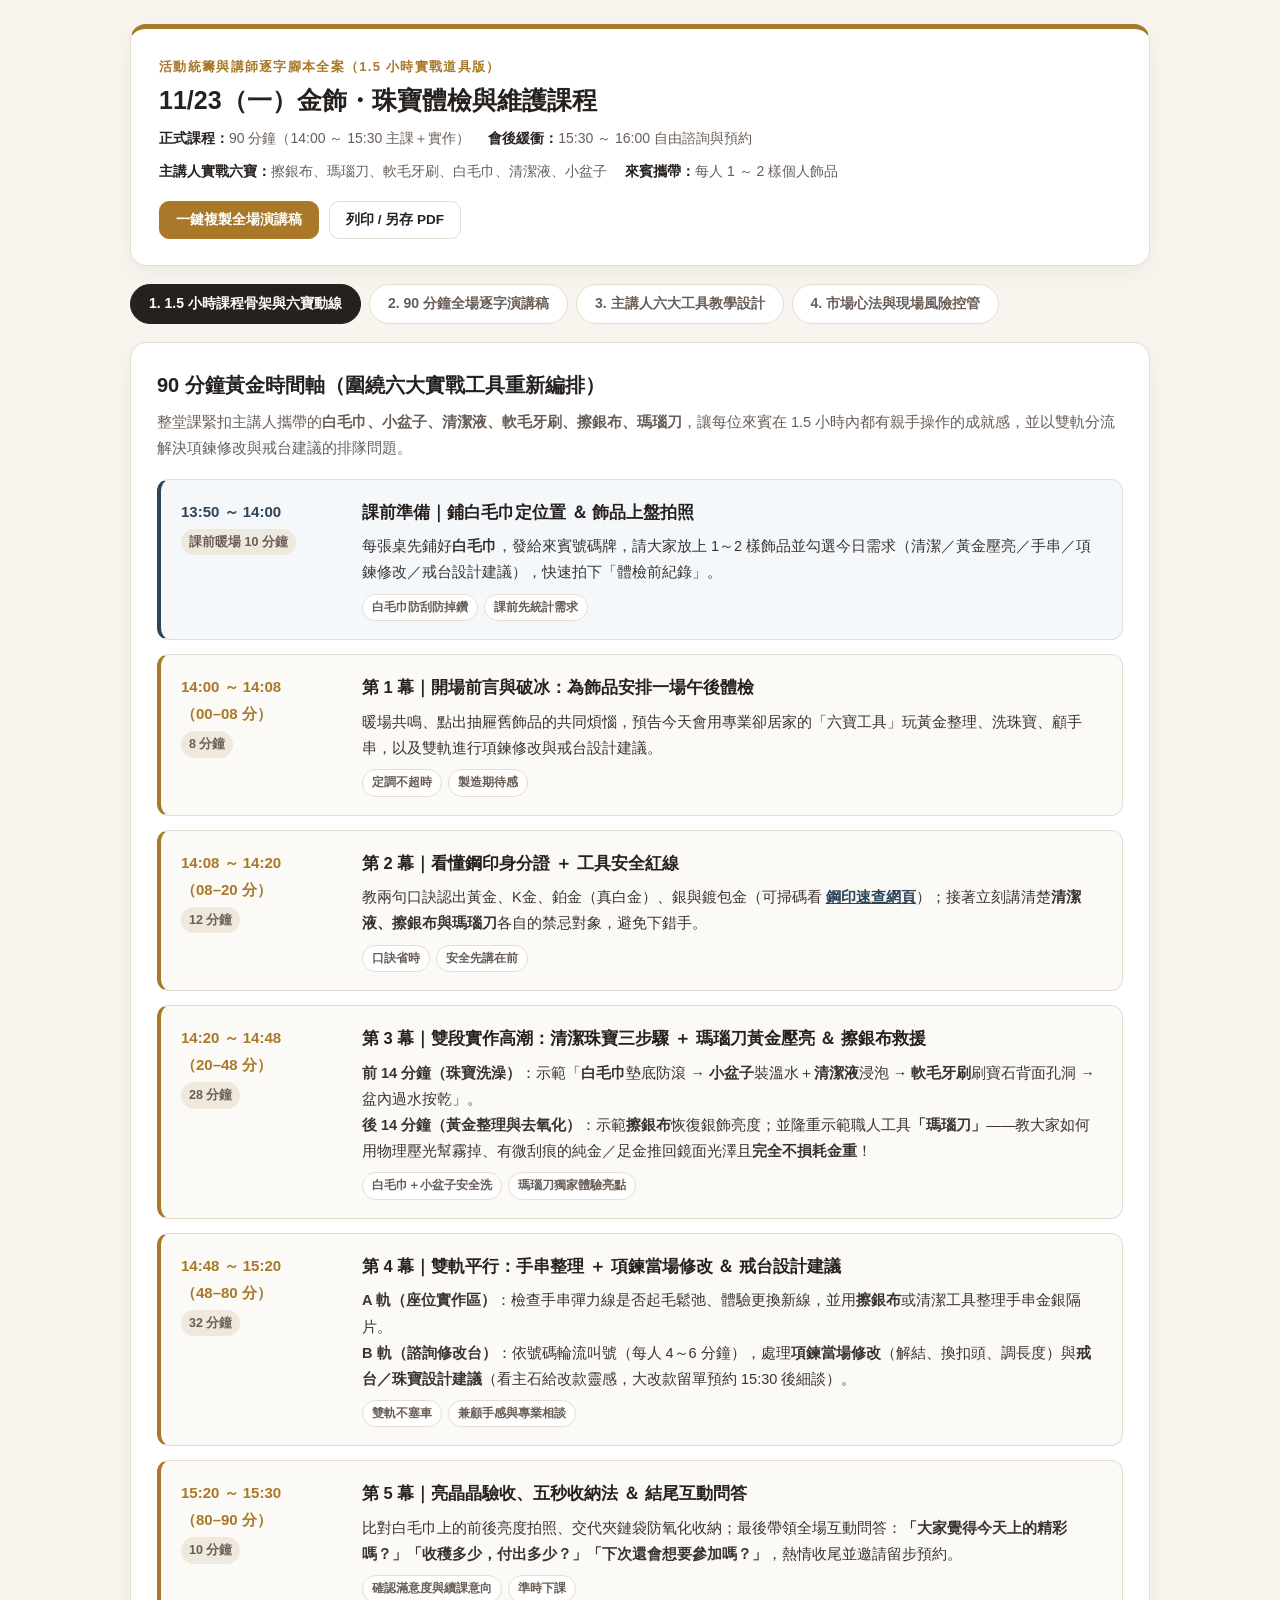
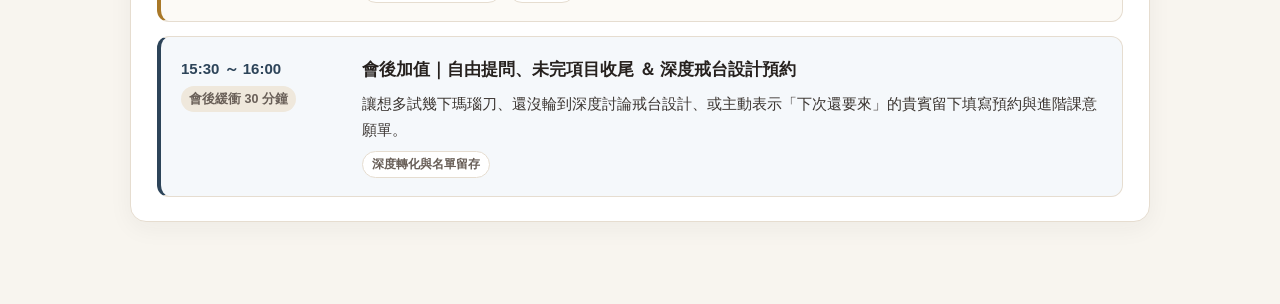
==== commit 699cc9c0: "feat: 整合六大實戰工具與結尾互動提問進 1.5 小時課程講稿" ====
--- a/jewelry-course-1123/index.html
+++ b/jewelry-course-1123/index.html
@@ -3,7 +3,7 @@
 <head>
   <meta charset="UTF-8" />
   <meta name="viewport" content="width=device-width, initial-scale=1.0" />
-  <title>11/23 金飾・珠寶體檢與維護課程（1.5 小時精實版）｜講師全案手冊</title>
+  <title>11/23 金飾・珠寶體檢與維護課程（1.5 小時實戰手冊）｜講師演講稿與工具規劃</title>
   <style>
     :root {
       --bg: #f8f5ef;
@@ -203,6 +203,42 @@
       padding-left: 20px;
     }
 
+    /* Tool Matrix */
+    .tool-grid {
+      display: grid;
+      grid-template-columns: repeat(auto-fit, minmax(290px, 1fr));
+      gap: 14px;
+      margin-bottom: 18px;
+    }
+
+    .tool-card {
+      background: #fcfaf6;
+      border: 1px solid var(--border);
+      border-top: 3px solid var(--gold);
+      border-radius: 12px;
+      padding: 16px 18px;
+    }
+
+    .tool-name {
+      font-size: 16.5px;
+      font-weight: 800;
+      color: var(--ink);
+      margin: 0 0 6px;
+    }
+
+    .tool-role {
+      font-size: 13px;
+      font-weight: 700;
+      color: var(--gold);
+      margin-bottom: 8px;
+    }
+
+    .tool-card p {
+      margin: 0 0 6px;
+      font-size: 14px;
+      color: #3a3430;
+    }
+
     /* Timeline */
     .timeline {
       display: flex;
@@ -408,13 +444,13 @@
   <div class="wrap">
     <header class="hero">
       <div>
-        <div class="eyebrow">活動統籌與講師逐字腳本全案（1.5 小時精實版）</div>
+        <div class="eyebrow">活動統籌與講師逐字腳本全案（1.5 小時實戰道具版）</div>
         <h1>11/23（一）金飾・珠寶體檢與維護課程</h1>
         <div class="meta">
           <span><strong>正式課程：</strong>90 分鐘（14:00 ～ 15:30 主課＋實作）</span>
-          <span><strong>會後緩衝：</strong>15:30 ～ 16:00 自由諮詢與預約收尾</span>
-          <span><strong>攜帶規範：</strong>每人 1 ～ 2 樣個人飾品</span>
-          <span><strong>五大主軸：</strong>黃金整理、珠寶清潔、手串、項鍊當場修改、戒台／珠寶設計建議</span>
+          <span><strong>會後緩衝：</strong>15:30 ～ 16:00 自由諮詢與預約</span>
+          <span><strong>主講人實戰六寶：</strong>擦銀布、瑪瑙刀、軟毛牙刷、白毛巾、清潔液、小盆子</span>
+          <span><strong>來賓攜帶：</strong>每人 1 ～ 2 樣個人飾品</span>
         </div>
       </div>
       <div class="hero-actions">
@@ -424,17 +460,17 @@
     </header>
 
     <div class="tabs" role="tablist">
-      <button class="tab-btn active" data-tab="skeleton">1. 1.5 小時課程骨架與動線</button>
-      <button class="tab-btn" data-tab="scripts">2. 90 分鐘分段逐字演講稿</button>
-      <button class="tab-btn" data-tab="market">3. 市場對標與講課心法</button>
-      <button class="tab-btn" data-tab="ops">4. 現場籌備與風險控管表</button>
+      <button class="tab-btn active" data-tab="skeleton">1. 1.5 小時課程骨架與六寶動線</button>
+      <button class="tab-btn" data-tab="scripts">2. 90 分鐘全場逐字演講稿</button>
+      <button class="tab-btn" data-tab="tools">3. 主講人六大工具教學設計</button>
+      <button class="tab-btn" data-tab="ops">4. 市場心法與現場風險控管</button>
     </div>
 
     <!-- Tab 1: 90 分鐘課程骨架與動線 -->
     <div id="skeleton" class="panel active">
       <section class="card">
-        <h2 class="section-title">90 分鐘黃金時間軸（14:00 ～ 15:30 精實完課）</h2>
-        <p class="section-sub">因為正課只有 1.5 小時（90 分鐘），重點在於<strong>「講解不超過 20 分鐘、集體清潔 25 分鐘、雙軌實作與修改諮詢保留完整 35 分鐘」</strong>；若場地時段到 16:00，最後 30 分鐘正好作為一對一深度改款預約的黃金緩衝時間。</p>
+        <h2 class="section-title">90 分鐘黃金時間軸（圍繞六大實戰工具重新編排）</h2>
+        <p class="section-sub">整堂課緊扣主講人攜帶的<strong>白毛巾、小盆子、清潔液、軟毛牙刷、擦銀布、瑪瑙刀</strong>，讓每位來賓在 1.5 小時內都有親手操作的成就感，並以雙軌分流解決項鍊修改與戒台建議的排隊問題。</p>
 
         <div class="timeline">
           <div class="tl-item buffer">
@@ -443,9 +479,9 @@
               <span class="tl-dur">課前暖場 10 分鐘</span>
             </div>
             <div class="tl-body">
-              <h3>課前準備｜報到領托盤 ＆ 飾品上盤拍照</h3>
-              <p>不佔用 90 分鐘正課！來賓一入座就領取絨布托盤＋號碼牌，放上 1～2 樣飾品並勾選今日需求（清潔／手串／項鍊修改／戒台設計建議），快速拍照留存「體檢前紀錄」。</p>
-              <span class="tl-tag">省時關鍵</span><span class="tl-tag">預先掌握修改人數</span>
+              <h3>課前準備｜鋪白毛巾定位置 ＆ 飾品上盤拍照</h3>
+              <p>每張桌先鋪好<strong>白毛巾</strong>，發給來賓號碼牌，請大家放上 1～2 樣飾品並勾選今日需求（清潔／黃金壓亮／手串／項鍊修改／戒台設計建議），快速拍下「體檢前紀錄」。</p>
+              <span class="tl-tag">白毛巾防刮防掉鑽</span><span class="tl-tag">課前先統計需求</span>
             </div>
           </div>
 
@@ -455,46 +491,47 @@
               <span class="tl-dur">8 分鐘</span>
             </div>
             <div class="tl-body">
-              <h3>第 1 幕｜開場前言與破冰：為飾品做一次午後體檢</h3>
-              <p>精準破冰、點出抽屜首飾的共同煩惱，簡明交代今天 90 分鐘五大體驗內容與「雙軌分流＋現場快修範圍」規則。</p>
-              <span class="tl-tag">定調不超時</span><span class="tl-tag">暖場共鳴</span>
+              <h3>第 1 幕｜開場前言與破冰：為飾品安排一場午後體檢</h3>
+              <p>暖場共鳴、點出抽屜舊飾品的共同煩惱，預告今天會用專業卻居家的「六寶工具」玩黃金整理、洗珠寶、顧手串，以及雙軌進行項鍊修改與戒台設計建議。</p>
+              <span class="tl-tag">定調不超時</span><span class="tl-tag">製造期待感</span>
             </div>
           </div>
 
           <div class="tl-item">
             <div>
-              <div class="tl-time">14:08 ～ 14:22<br>（08–22 分）</div>
-              <span class="tl-dur">14 分鐘</span>
+              <div class="tl-time">14:08 ～ 14:20<br>（08–20 分）</div>
+              <span class="tl-dur">12 分鐘</span>
             </div>
             <div class="tl-body">
-              <h3>第 2 幕｜主題微講座：認清飾品鋼印 ＋ 四大清潔禁忌</h3>
-              <p>直接帶大家看自己飾品扣頭或戒圈內側的英文字與數字（黃金 `999/9999`、K金 `750/18K`、真白金 `Pt` 與白K金 `WG` 差別、銀 `925`、鍍金 `GP/GF`），可現場掃碼看 <a class="link-pill" href="https://morgan86399-eng.github.io/jewelry-guide/" target="_blank">鋼印速查網頁</a>；最後 4 分鐘嚴肅交代不能進超音波與不能用拭銀布的禁忌材質。</p>
-              <span class="tl-tag">簡潔好記</span><span class="tl-tag">安全防呆</span>
+              <h3>第 2 幕｜看懂鋼印身分證 ＋ 工具安全紅線</h3>
+              <p>教兩句口訣認出黃金、K金、鉑金（真白金）、銀與鍍包金（可掃碼看 <a class="link-pill" href="https://morgan86399-eng.github.io/jewelry-guide/" target="_blank">鋼印速查網頁</a>）；接著立刻講清楚<strong>清潔液、擦銀布與瑪瑙刀</strong>各自的禁忌對象，避免下錯手。</p>
+              <span class="tl-tag">口訣省時</span><span class="tl-tag">安全先講在前</span>
             </div>
           </div>
 
           <div class="tl-item">
             <div>
-              <div class="tl-time">14:22 ～ 14:45<br>（22–45 分）</div>
-              <span class="tl-dur">23 分鐘</span>
+              <div class="tl-time">14:20 ～ 14:48<br>（20–48 分）</div>
+              <span class="tl-dur">28 分鐘</span>
             </div>
             <div class="tl-body">
-              <h3>第 3 幕｜集體實作：黃金整理 ＆ 安全珠寶清潔</h3>
-              <p>前 6 分鐘講師示範「黃金軟性整理、戒爪檢查法、溫水＋中性洗劑三步驟」；後 17 分鐘大家動手洗亮自己的金飾與耐震珠寶，工作人員同步在旁協助操作超音波清洗機。</p>
-              <span class="tl-tag">全場高潮</span><span class="tl-tag">馬上看到變亮</span>
+              <h3>第 3 幕｜雙段實作高潮：清潔珠寶三步驟 ＋ 瑪瑙刀黃金壓亮 ＆ 擦銀布救援</h3>
+              <p><strong>前 14 分鐘（珠寶洗澡）</strong>：示範「<strong>白毛巾</strong>墊底防滾 → <strong>小盆子</strong>裝溫水＋<strong>清潔液</strong>浸泡 → <strong>軟毛牙刷</strong>刷寶石背面孔洞 → 盆內過水按乾」。<br>
+              <strong>後 14 分鐘（黃金整理與去氧化）</strong>：示範<strong>擦銀布</strong>恢復銀飾亮度；並隆重示範職人工具<strong>「瑪瑙刀」</strong>——教大家如何用物理壓光幫霧掉、有微刮痕的純金／足金推回鏡面光澤且<strong>完全不損耗金重</strong>！</p>
+              <span class="tl-tag">白毛巾＋小盆子安全洗</span><span class="tl-tag">瑪瑙刀獨家體驗亮點</span>
             </div>
           </div>
 
           <div class="tl-item">
             <div>
-              <div class="tl-time">14:45 ～ 15:20<br>（45–80 分）</div>
-              <span class="tl-dur">35 分鐘</span>
+              <div class="tl-time">14:48 ～ 15:20<br>（48–80 分）</div>
+              <span class="tl-dur">32 分鐘</span>
             </div>
             <div class="tl-body">
               <h3>第 4 幕｜雙軌平行：手串整理 ＋ 項鍊當場修改 ＆ 戒台設計建議</h3>
-              <p><strong>A 軌（座位實作區）</strong>：先用 3 分鐘示範怎麼看手串彈力線老化，接著讓有帶手串或想玩串珠的賓客在座位上練習檢查、加隔片或換新彈力線。<br>
-              <strong>B 軌（諮詢修改台）</strong>：依托盤號碼快速叫號（每位約 4～6 分鐘），處理<strong>項鍊當場修改</strong>（解結、換扣頭、微調長度）與<strong>戒台／珠寶設計建議</strong>（看主石狀況、給改款靈感，需打版重鑲者直接登記 15:30 後細聊或另約）。</p>
-              <span class="tl-tag">90分鐘不塞車關鍵</span><span class="tl-tag">雙軌並行</span>
+              <p><strong>A 軌（座位實作區）</strong>：檢查手串彈力線是否起毛鬆弛、體驗更換新線，並用<strong>擦銀布</strong>或清潔工具整理手串金銀隔片。<br>
+              <strong>B 軌（諮詢修改台）</strong>：依號碼輪流叫號（每人 4～6 分鐘），處理<strong>項鍊當場修改</strong>（解結、換扣頭、調長度）與<strong>戒台／珠寶設計建議</strong>（看主石給改款靈感，大改款留單預約 15:30 後細談）。</p>
+              <span class="tl-tag">雙軌不塞車</span><span class="tl-tag">兼顧手感與專業相談</span>
             </div>
           </div>
 
@@ -504,9 +541,9 @@
               <span class="tl-dur">10 分鐘</span>
             </div>
             <div class="tl-body">
-              <h3>第 5 幕｜亮晶晶驗收、五秒收納法 ＆ 準時結尾</h3>
-              <p>請大家比對托盤前後亮度拍一張照，傳授「一物一袋擠空氣」夾鏈袋收納法，發放擦拭布與夾鏈袋，90 分鐘課程準時在 15:30 掌聲收尾。</p>
-              <span class="tl-tag">Before/After 拍照</span><span class="tl-tag">準時下課</span>
+              <h3>第 5 幕｜亮晶晶驗收、五秒收納法 ＆ 結尾互動問答</h3>
+              <p>比對白毛巾上的前後亮度拍照、交代夾鏈袋防氧化收納；最後帶領全場互動問答：<strong>「大家覺得今天上的精彩嗎？」「收穫多少，付出多少？」「下次還會想要參加嗎？」</strong>，熱情收尾並邀請留步預約。</p>
+              <span class="tl-tag">確認滿意度與續課意向</span><span class="tl-tag">準時下課</span>
             </div>
           </div>
 
@@ -516,32 +553,32 @@
               <span class="tl-dur">會後緩衝 30 分鐘</span>
             </div>
             <div class="tl-body">
-              <h3>會後加值｜自由交流、未完項鍊收尾 ＆ 深度戒台設計預約</h3>
-              <p>下課後不趕人！這 30 分鐘讓想多聊戒台改款細節、挑配石或有第三件飾品想請老師多看一眼的賓客留下深談與預約，轉化成交率最高。</p>
-              <span class="tl-tag">高單價轉化黃金時段</span>
+              <h3>會後加值｜自由提問、未完項目收尾 ＆ 深度戒台設計預約</h3>
+              <p>讓想多試幾下瑪瑙刀、還沒輪到深度討論戒台設計、或主動表示「下次還要來」的貴賓留下填寫預約與進階課意願單。</p>
+              <span class="tl-tag">深度轉化與名單留存</span>
             </div>
           </div>
         </div>
       </section>
     </div>
 
-    <!-- Tab 2: 90 分鐘分段逐字演講稿 -->
+    <!-- Tab 2: 90 分鐘全場逐字演講稿 -->
     <div id="scripts" class="panel">
       <!-- Part 1 -->
       <article class="script-block">
         <div class="script-head">
           <div>
-            <h2 class="script-title">第一段｜開場前言（00–08 分｜精簡有力版）</h2>
-            <div class="script-meta">目的：在 3～5 分鐘內完成破冰與規則交代，不拖泥帶水</div>
+            <h2 class="script-title">第一段｜開場前言（00–08 分）</h2>
+            <div class="script-meta">目的：破冰共鳴、亮出桌面工具陣容、定調 90 分鐘雙軌規則</div>
           </div>
           <button class="btn-sm" onclick="copySection('sec1')">複製本段</button>
         </div>
-        <div class="script-goal">節奏提示：語氣輕快熱情，讓大家知道 90 分鐘節奏緊湊好玩、不會乾等。</div>
+        <div class="script-goal">講師動作：指一指桌上鋪好的白毛巾與小盆子等工具，讓大家一開始就覺得「今天真的能動手玩」。</div>
         <div id="sec1" class="speech-text">
           <p>各位貴賓朋友大家午安！非常開心在這個星期一的下午，和大家相約在這裡。</p>
-          <p>先問問大家，家裡的首飾盒或抽屜裡，是不是都有幾件捨不得丟、卻很久沒戴的飾品？像是戴久了霧霧的黃金和珠寶、線頭有點鬆的手串、打結或不順長度的項鍊，或是放著好一陣子、一直想改款的舊戒台？</p>
-          <p>今天這堂「金飾、珠寶體檢與維護課程」，我們特別把一個半小時設計得非常紮實好玩。接下來九十分鐘裡，我們會完成五件事：第一，帶大家看懂飾品上的密碼與黃金整理；第二，學正確安全的珠寶清潔，現場幫寶貝洗亮；第三，檢查與整理手串；第四，項鍊有需要當場修改的直接處理；第五，如果您帶了戒台或想聽珠寶設計建議，我們也有一對一的討論時間。</p>
-          <p>為了讓每位朋友在一個半小時內都能滿載而歸、不用乾等排隊，等一下後半場我們會採「雙軌進行」——大家在座位上整理手串與保養的時候，我會依照面前托盤的號碼，輪流請需要改項鍊和看戒台的朋友到工作區一對一服務。那現在，就請大家先看看自己盤子裡的一到兩樣飾品，我們馬上開始今天的體檢之旅！</p>
+          <p>在開始之前想先問問大家：家裡的首飾盒或抽屜裡，是不是都有幾件很捨不得丟、卻一直放著沒戴的飾品？可能是戴久了霧霧暗暗的黃金跟珠寶、線頭有點鬆的手串、打結或不順長度的項鍊，或是放著好一陣子、一直想改款的舊戒台？</p>
+          <p>今天這堂「金飾、珠寶體檢與維護課程」，我們把九十分鐘排得非常紮實又好玩！您看每張桌上都幫大家鋪好了白毛巾、準備好小盆子、清潔液、軟毛牙刷、擦銀布，還有今天最特別的秘密武器——連金工師傅都在用的「瑪瑙刀」。</p>
+          <p>接下來一個半小時，我們會一起完成五件事：認識材質與用瑪瑙刀做黃金整理、親手清潔珠寶、檢查整理手串、項鍊當場修改，還有戒台與珠寶設計的建議。為了讓大家都不必乾等，後半場我們會採雙軌進行——大家在座位上整理手串與擦拭保養時，我會依托盤號碼輪流請需要改項鍊和看戒台的朋友到工作區一對一服務。現在請大家看著面前帶來的那一兩樣寶貝，我們馬上開始今天的體檢！</p>
         </div>
       </article>
 
@@ -549,17 +586,17 @@
       <article class="script-block">
         <div class="script-head">
           <div>
-            <h2 class="script-title">第二段｜看懂鋼印與安全紅線（08–22 分｜14 分鐘精講）</h2>
-            <div class="script-meta">目的：用 2 句口訣秒懂鋼印，並交代不可水洗／禁超音波的紅線</div>
+            <h2 class="script-title">第二段｜看懂鋼印與工具安全紅線（08–20 分）</h2>
+            <div class="script-meta">目的：兩句口訣認材質，並交代清潔液、擦銀布、瑪瑙刀的正確使用邊界</div>
           </div>
           <button class="btn-sm" onclick="copySection('sec2')">複製本段</button>
         </div>
-        <div class="script-goal">互動技巧：只講最實用的 2 句口訣，把細節查詢交給手機掃碼（QR Code）即可，省下至少 10 分鐘口頭解釋時間！</div>
+        <div class="script-goal">重點提醒：動手前先把「哪些不能泡清潔液、不能用擦銀布、不能拿瑪瑙刀壓」說清楚。</div>
         <div id="sec2" class="speech-text">
-          <p>首先，我們先花十分鐘幫手上的飾品「驗明正身」。請大家拿起手邊的飾品，用桌上的放大鏡或手機相機，找找戒指內圈或項鍊扣頭上那一排小字。</p>
-          <p>這排字不用死背，只要記住兩句口訣：第一句，「看開頭英文字，認出誰是誰」——看到 Au、G 或 K，就是黃金家族；看到 Pt，才是天然銀白不會變黃的真白金，也就是鉑金；看到 S 或 Ag 就是純銀；如果尾巴多寫了一個 P 或 F，像是 18K GP、14K GF，那代表它是電鍍或包金，只有外面那層皮是金，裡面是其他金屬。</p>
-          <p>第二句，「三位數字往前點一個小數點，就是純度百分比」——像 999 是 99.9% 純金或純銀；750 是 75% 黃金，也就是 18K 金；585 是 58.5% 的 14K 金；925 就是 92.5% 標準純銀。順帶提醒，很多人把 18K 白 K 金跟真白金搞混，白 K 金裡面其實是 75% 黃金，戴久電鍍磨薄會微微透出淡黃色，這很正常，送回重新電鍍就會恢復雪白！想慢慢對照的朋友，也可以掃桌上的 QR Code 存進手機慢慢查。</p>
-          <p>在我們動手清洗之前，有三條「安全紅線」請大家一定記在心裡：第一，珍珠、珊瑚、琥珀、綠松石這類有機或多孔寶石，還有翡翠跟祖母綠，絕對不能進超音波清洗機，也不要泡洗劑，用微濕軟布輕輕擦拭就好；第二，24K 純金質地很軟，不要跟其他金屬混在一起用力搓；第三，如果是 GP 電鍍或鍍金銀飾，千萬別拿拭銀布用力硬擦，因為拭銀布裡有微細研磨粉，越擦金色會越快掉喔！</p>
+          <p>動手之前，我們先花十分鐘幫手上的飾品「驗明正身」，免得洗錯方法傷到寶貝。大家可以用手機相機放大看戒指內圈或項鍊扣頭上的小字，只要記住兩句口訣就好：</p>
+          <p>第一句，「看開頭英文字，認出誰是誰」——Au、G 或 K 是黃金家族；Pt 才是天然銀白不會變黃的真白金，也就是鉑金；S 或 Ag 是純銀；如果尾巴寫了 GP 或 GF，像是 18K GP、14K GF，代表它只是表面電鍍或包一層金皮，裡面是其他金屬。</p>
+          <p>第二句，「三位數字往前點一個小數點，就是純度」——999 是 99.9% 純金或純銀；750 是 75% 黃金也就是 18K 金；585 是 58.5% 的 14K 金；925 就是 92.5% 標準純銀。順帶提醒，白 K 金裡面其實是 75% 黃金外層電鍍白金，戴久微黃重新電鍍就會亮回來！桌上也有 QR Code 可以掃進手機慢慢查。</p>
+          <p>認出材質後，等一下操作桌面這幾樣工具時，請大家記住三條安全紅線：第一，珍珠、珊瑚、琥珀、綠松石，還有翡翠跟祖母綠，千萬不能泡進「清潔液」裡，用白毛巾沾一點點清水輕擦就好；第二，「擦銀布」裡含有極細的研磨微粒，只用來擦純銀跟無電鍍金屬，絕對不要拿去用力猛擦 GP 電鍍飾品或白 K 金，會把外面的電鍍層擦掉；第三，「瑪瑙刀」是用來壓亮純黃金和金屬細紋的，請避開寶石本體，不要拿硬的瑪瑙刀直接去刮壓寶石表面喔！</p>
         </div>
       </article>
 
@@ -567,17 +604,19 @@
       <article class="script-block">
         <div class="script-head">
           <div>
-            <h2 class="script-title">第三段｜黃金整理與安全清潔實作（22–45 分｜23 分鐘）</h2>
-            <div class="script-meta">目的：講師示範 6 分鐘 ＋ 全場動手清潔 17 分鐘，立即產出成就感</div>
+            <h2 class="script-title">第三段｜清潔珠寶實作 ＋ 擦銀布與瑪瑙刀黃金整理（20–48 分）</h2>
+            <div class="script-meta">目的：完整運用白毛巾、小盆子、清潔液、軟毛牙刷、擦銀布與瑪瑙刀</div>
           </div>
           <button class="btn-sm" onclick="copySection('sec3')">複製本段</button>
         </div>
-        <div class="script-goal">時間控管：計時 15 分鐘後就提醒大家擦乾收尾，確保準時切入 14:45 雙軌環節。</div>
+        <div class="script-goal">節奏拆分：前 14 分鐘帶大家「洗珠寶」，後 14 分鐘帶大家「用擦銀布＋瑪瑙刀整理黃金」！</div>
         <div id="sec3" class="speech-text">
-          <p>確認過手上的材質都安全後，我們就來幫飾品洗個香噴噴的美容澡！</p>
-          <p>黃金和耐震珠寶在家裡其實不需要亂買來路不明的強效藥水，只要一碗微溫清水、滴一兩滴中性洗碗精、加上一把超軟毛牙刷就夠了。大家先把飾品放進溫水裡泡個五分鐘，讓卡在縫隙裡的油脂和護手霜軟化。</p>
-          <p>如果是鑲嵌了鑽石或紅藍寶石的戒指，下水前先做一個小動作：拿放大鏡看一下抓著寶石的爪子有沒有歪掉，再用指腹輕輕推一下寶石會不會晃。確認穩固沒鬆動後，用軟毛刷特別把「寶石背面」的孔洞刷乾淨——寶石會霧霧的，九成都是背面卡油光線透不進來！刷完用清水沖淨，黃金細鍊一定要用軟布「輕輕按乾」，千萬不要用拉扯的。</p>
-          <p>現在桌上都準備好溫水與清潔工具了，接下來我們有將近二十分鐘的時間讓大家動手試試看。需要機器超音波深層清洗、或不確定這件能不能下水的朋友，隨時舉手，我跟小幫手立刻過去幫您看一眼！</p>
+          <p>好，紅線確認完畢，現在我們正式進入實作重頭戲！分成兩階段來玩，第一階段先幫珠寶洗澡。</p>
+          <p>大家看桌上的「白毛巾」和「小盆子」——為什麼一定要鋪白毛巾、而且一定要在盆子裡洗呢？因為白毛巾可以緩衝防撞、吸乾水份，萬一有細小配鑽鬆脫落在上面，白色背景一眼就看得出來；而用小盆子洗，才不會像在家裡在水槽一沖，小扣環或寶石直接流進排水孔救不回來！</p>
+          <p>步驟很簡單：我們先在小盆子裡倒入清水和適量的清潔液，確認戒爪沒有明顯鬆動後，把耐震的鑽石、紅藍寶、K 金或純金放進去浸泡幾分鐘，讓卡在縫隙裡的油脂和護手霜軟化；接著拿起「軟毛牙刷」，順著鍊節和「寶石背面」的孔洞輕輕畫圈刷洗——寶石不亮，九成都是背面卡油光線透不過去！刷完在乾淨清水盆裡過一下水，放到白毛巾上「輕輕按乾」，千萬不要用力拉扯細鍊。大家現在可以先動手泡洗第一件飾品！</p>
+          <p>（約 14 分鐘後接第二階段）哇，大家看白毛巾上面是不是已經看到剛洗出來的閃亮亮飾品了？接下來第二階段，我們來玩「擦銀布」跟超療癒的「瑪瑙刀黃金整理」！</p>
+          <p>家裡如果有發黑氧化的純銀飾品或手串銀隔片，只要用「擦銀布」順著同一方向來回輕輕擦拭，您會看到布上變黑、銀飾立刻亮回來——提醒一下，擦銀布變黑是正常現象，千萬不能拿去水洗，洗了藥劑就沒效了！</p>
+          <p>最後要介紹今天的大主角——「瑪瑙刀」！很多人問，純黃金戴久了霧霧的、表面有細細小小的刮痕，如果拿去拋光會不會把黃金磨掉變輕？答案是會！但金工師傅有一個「不掉金重」的秘密武器，就是手上這把天然瑪瑙做的瑪瑙刀！瑪瑙的硬度比黃金高、表面又極度光滑，我們把純金平放在白毛巾或硬墊上，用瑪瑙刀的圓弧側面「順著同一方向、輕柔但穩定地推壓摩擦」，神奇的事就會發生：它不是把黃金磨掉，而是把表面凹凸不平的細微刮痕「壓平推亮」，就像幫黃金熨斗燙平一樣，馬上重現鏡面光澤、而且一點金重都沒有損失！等一下我會到每桌示範一次，有帶純金手環、戒圈或金墜的朋友都可以親自試手感！</p>
         </div>
       </article>
 
@@ -585,18 +624,16 @@
       <article class="script-block">
         <div class="script-head">
           <div>
-            <h2 class="script-title">第四段｜雙軌平行：手串 ＋ 項鍊修改 ＆ 戒台建議（45–80 分｜35 分鐘）</h2>
-            <div class="script-meta">目的：35 分鐘精準分流，座位做手串、諮詢台輪流改項鍊與看戒台</div>
+            <h2 class="script-title">第四段｜雙軌平行：手串整理 ＋ 項鍊修改與戒台建議（48–80 分）</h2>
+            <div class="script-meta">目的：座位區檢查整理手串＋瑪瑙刀練習；諮詢台依序處理項鍊修改與戒台建議</div>
           </div>
           <button class="btn-sm" onclick="copySection('sec4')">複製本段</button>
         </div>
-        <div class="script-goal">效率關鍵：在諮詢台貼心控管每位約 4～6 分鐘；只需換扣/解結當場搞定，大改款直接畫方向＋約 15:30 會後細談。</div>
+        <div class="script-goal">現場控管：諮詢台每位約 4～6 分鐘，快速完成項鍊修改或記下戒台設計方向。</div>
         <div id="sec4" class="speech-text">
-          <p>哇，看到大家手上的戒指跟黃金都亮起來了，光澤完全不一樣對吧？</p>
-          <p>接下來最後這三十五分鐘，是我們今天最精華的實務時間，我們分兩邊同步進行：</p>
-          <p>在座位區，我們一起幫「手串」做體檢與整理。大家拿起手串輕輕拉開一點點，看看裡面的彈力線是不是已經起毛、變黃或變鬆了？如果線頭已經在打結處露出鬚鬚，代表隨時有斷掉的風險。桌上已經發下日本彈力線和引線針，等一下我先示範一次怎麼換線跟藏線結，想幫手串換新線或調整緊度的朋友，就可以在座位上邊聊邊動手做。</p>
-          <p>同時在工作諮詢區，我會依照托盤號碼依序叫號。有需要「項鍊當場修改」的朋友——像是打死結、扣環不好開想換扣頭、或微調長度——帶過來我們現場直接處理；另外，有帶「戒台或珠寶想聽設計建議」的朋友，也趁這個時候拿過來，我們一起看寶石火光跟戒台結構，當場給您最適合的改款或疊戴方向。如果是比較複雜的重鑲設計，我們現場先記下想法，三點半課程結束後我們還有半小時緩衝可以留下來慢慢細談。</p>
-          <p>現在請一號和二號托盤的貴賓先過來工作區，其他朋友請先檢查您的手串線況喔！</p>
+          <p>大家都體驗到瑪瑙刀把黃金推亮的手感了嗎？光澤是不是跟剛才完全不同！</p>
+          <p>接下來這半小時，我們分兩邊同時進行：在座位區，有帶手串的朋友可以檢查一下手串的線材是不是起毛、變鬆或快斷了，也可以把剛學到的擦銀布和清潔技巧用在手串的金屬隔片上，想換線或整理珠子的可以在座位上慢慢操作，剛才還沒玩過癮瑪瑙刀的朋友也能繼續練習。</p>
+          <p>同一時間，我在右前方工作台依號碼叫號，一對一幫大家看兩件事：第一個是「項鍊當場修改」，像是打死結、換扣頭、微調長度，能當場處理的我直接幫您弄好；第二個是「戒台與珠寶設計建議」，有帶舊戒台或單顆寶石想聽改款靈感的朋友，拿到前面來我們一起討論怎麼搭最實戴、最亮眼，大改款我們先畫方向，待會三點半下課後還可以留下來細談。現在請一號和二號貴賓先過來工作區喔！</p>
         </div>
       </article>
 
@@ -604,77 +641,98 @@
       <article class="script-block">
         <div class="script-head">
           <div>
-            <h2 class="script-title">第五段｜亮晶晶驗收與準時收尾（80–90 分｜10 分鐘）</h2>
-            <div class="script-meta">目的：拍前後對比照、教五秒收納、準時在 15:30 圓滿收課</div>
+            <h2 class="script-title">第五段｜成果驗收、互動提問與下次意向收尾（80–90 分）</h2>
+            <div class="script-meta">目的：對比前後亮度、交代收納法，並以三大提問確認收穫與下次參與意向</div>
           </div>
           <button class="btn-sm" onclick="copySection('sec5')">複製本段</button>
         </div>
-        <div class="script-goal">轉化動作：講完最後一句就開放 15:30～16:00 留下諮詢，讓課程準時結束、又留住有改款意向的客人。</div>
+        <div class="script-goal">結尾核心：自然把「今天上得精不精彩」、「收穫多少、付出多少」、「下次還會想參加嗎」帶入掌聲與回應中！</div>
         <div id="sec5" class="speech-text">
-          <p>各位朋友，時間過得超快，我們九十分鐘的課程已經來到尾聲了！現在請大家低頭看看自己托盤裡的飾品，可以拿手機跟剛進門時拍的照片比對一下——是不是閃亮得像剛買回來一樣？</p>
-          <p>離開前送給大家一個超實用的「五秒收納習慣」：回家脫下飾品，千萬不要全部混在同一個盤子裡摩擦，軟的黃金碰到硬的鑽石一下就會刮花。用今天送給大家的小擦拭布把汗水擦乾，一件裝一個小夾鏈袋、把空氣擠出來封口，既防刮又大幅減緩銀飾跟 K 金變黑氧化，下次拿出來立刻就能戴。</p>
-          <p>我們這堂課的正式教學到這裡圓滿結束，接下來到四點前的這段時間，如果有還沒聊完的戒台設計想法、或者有飾品想請我再細看的，都歡迎繼續留在現場跟我一對一聊聊。再次謝謝大家今天的參與，祝大家帶著閃閃發亮的寶貝開心回家！</p>
+          <p>各位朋友，時間過得飛快，我們九十分鐘的課程已經來到最後幾分鐘了！現在請大家低頭看看白毛巾上剛整理好的飾品，拿起手機跟兩點鐘剛進門拍的照片比對一下——是不是每一件都重新閃閃發亮了？</p>
+          <p>回家前提醒一個五秒鐘好習慣：飾品用乾布擦拭後，記得一件裝一個夾鏈袋、擠出空氣封好，不要讓硬的鑽石去刮到軟的黃金，也減少空氣氧化。</p>
+          <p>在今天課程正式結束之前，我想真心問問在座的每一位貴賓朋友——<strong>大家覺得今天上的精彩嗎？</strong></p>
+          <p>常聽人說，<strong>「收穫多少，付出多少」</strong>——今天這一個半小時，大家不是坐在台下乾聽，而是親手鋪好白毛巾、在小盆子裡用清潔液和軟毛牙刷一點一點刷亮寶貝、又親自拿起擦銀布跟瑪瑙刀幫黃金和銀飾找回光澤，看到面前亮晶晶的成果，大家是不是也覺得自己今天付出得很有成就感、收穫滿滿呢？</p>
+          <p>最後想聽聽大家的想法：如果未來我們再規劃更多實用的進階主題，像是不同寶石的深度鑑賞、手串串珠進階設計，或是舊金翻新改款工作坊，<strong>下次還會想要參加嗎？</strong></p>
+          <p>謝謝大家熱情的回應！現在到四點前還有半小時的自由交流時間，如果有還想繼續聊戒台設計、或想預約下次活動的朋友，歡迎留步跟工作人員聊聊。再次謝謝大家今天的參與，祝各位帶著閃閃發亮的寶貝開心回家，我們下次見！</p>
         </div>
       </article>
     </div>
 
-    <!-- Tab 3: 市場對標與講課心法 -->
-    <div id="market" class="panel">
+    <!-- Tab 3: 主講人六大工具教學設計 -->
+    <div id="tools" class="panel">
       <section class="card">
-        <h2 class="section-title">一、為什麼 1.5 小時是珠寶沙龍最完美的節奏？</h2>
-        <p class="section-sub">綜合台灣珠寶鑑定中心、品牌 VIP 沙龍及金工工作坊經驗，90 分鐘是賓客專注力與手部實作體驗的最佳甜蜜點，既不會冗長疲乏，又能保留最後 30 分鐘作高價值一對一諮詢。</p>
-
+        <h2 class="section-title">主講人自備「六大實戰工具」在課堂上的精準角色</h2>
+        <p class="section-sub">六樣工具環環相扣，讓學員從「居家安全清洗」一路體驗到「金工級無損壓亮」，每一樣都有明確的教學亮點與防呆提醒。</p>
+
+        <div class="tool-grid">
+          <div class="tool-card">
+            <div class="tool-role">工具 1｜安全防護墊</div>
+            <h3 class="tool-name">白毛巾</h3>
+            <p><strong>為什麼要用白色的？</strong></p>
+            <p>1. 鋪在桌面當緩衝墊，防止硬桌面刮傷純金或磕碰寶石。<br>
+               2. 清洗完按乾水份不拉扯鍊條。<br>
+               3. <strong>高對比檢查機能</strong>：萬一戒指或耳環有細小配鑽鬆脫掉下來，在純白毛巾上一秒就能找到，也看得出洗下來的陳年灰塵。</p>
+          </div>
+
+          <div class="tool-card">
+            <div class="tool-role">工具 2｜防遺失洗滌槽</div>
+            <h3 class="tool-name">小盆子</h3>
+            <p><strong>居家清洗的第一鐵律！</strong></p>
+            <p>教導來賓「永遠不要直接在水龍頭和洗手台下洗珠寶」，所有浸泡、刷洗與過水動作都在小盆子裡完成，徹底杜絕扣頭或鬆脫主石掉進排水管的悲劇。</p>
+          </div>
+
+          <div class="tool-card">
+            <div class="tool-role">工具 3｜去油污核心</div>
+            <h3 class="tool-name">清潔液</h3>
+            <p><strong>溶解人體油脂與護手霜</strong></p>
+            <p>搭配溫水稀釋浸泡 3～5 分鐘，軟化卡在戒台底部與鍊節縫隙的汗垢油脂。<br>
+               <strong>必教禁忌</strong>：珍珠、珊瑚、琥珀、綠松石、翡翠、祖母綠禁止浸泡清潔液。</p>
+          </div>
+
+          <div class="tool-card">
+            <div class="tool-role">工具 4｜死角清道夫</div>
+            <h3 class="tool-name">軟毛牙刷</h3>
+            <p><strong>讓鑽石跟寶石恢復火光的關鍵</strong></p>
+            <p>重點示範「從寶石背面孔洞輕刷」與「順著黃金鍊身紋理刷洗」，提醒力道要輕柔，刷洗前先用眼睛或放大鏡確認主石爪子沒有鬆動。</p>
+          </div>
+
+          <div class="tool-card">
+            <div class="tool-role">工具 5｜銀飾去黑救星</div>
+            <h3 class="tool-name">擦銀布</h3>
+            <p><strong>立竿見影的除氧化效果</strong></p>
+            <p>專攻純銀飾品與手串銀隔片發黑氧化，現場擦兩下就變亮，成就感極強。<br>
+               <strong>必教兩大提醒</strong>：1. 擦銀布黑了<strong>不可水洗</strong>（洗掉研磨保養成分就失效）；2. <strong>嚴禁擦拭電鍍/包金（GP/GF）及白 K 金電鍍層</strong>。</p>
+          </div>
+
+          <div class="tool-card">
+            <div class="tool-role">工具 6｜全場最大亮點（金工神器）</div>
+            <h3 class="tool-name">瑪瑙刀</h3>
+            <p><strong>黃金整理「不耗損金重」的秘密武器！</strong></p>
+            <p>傳統拋光機或砂紙會磨掉黃金重量，但天然瑪瑙刀硬度高、表面極光滑，用來順著單一方向推壓純黃金／足金表面的微細刮痕與霧面，能把金屬表面<strong>壓平推亮（Burnishing）</strong>，讓黃金重現鏡面光澤又零耗損！<br>
+               <strong>安全提醒</strong>：僅壓金屬面，避開寶石本體。</p>
+          </div>
+        </div>
+      </section>
+    </div>
+
+    <!-- Tab 4: 市場心法與現場風險控管 -->
+    <div id="ops" class="panel">
+      <section class="card">
+        <h2 class="section-title">一、市場對標與 1.5 小時講課節奏關鍵</h2>
         <div class="grid-2">
           <div class="box navy">
-            <h3>市場成熟做法（可直接模仿）</h3>
+            <h3>為什麼用「六寶實戰」比純機器清洗更吸睛？</h3>
             <ul>
-              <li><strong>限件數造冊制度</strong>：限制每人帶 <strong>1～2 件</strong>，報到即入盤拍照，建立尊榮感與責任釐清。</li>
-              <li><strong>講解極簡化、體驗最大化</strong>：90 分鐘內口頭講課絕不超過 20 分鐘，把 70 分鐘留給「動手清潔、手串整理、修改與諮詢」。</li>
-              <li><strong>「照顧舊物 → 引出新設計」</strong>：先讓賓客親眼看到舊金飾與珠寶洗亮、修好後的對比驚喜，信任感建立後，戒台設計與舊金翻新的接受度最高。</li>
+              <li><strong>帶得走的能力</strong>：只靠超音波機器，客人回家還是不會洗；教會用<strong>白毛巾＋小盆子＋清潔液＋軟毛牙刷</strong>，回家立刻就能用。</li>
+              <li><strong>職人差異化記憶點</strong>：一般講座少見讓客人親手體驗<strong>瑪瑙刀壓亮黃金</strong>，這會成為全場拍照分享率最高的亮點，也完美呼應「收穫多少，付出多少」的實作價值。</li>
             </ul>
           </div>
-
           <div class="box gold">
-            <h3>1.5 小時課程最重要的三大時間守則</h3>
+            <h3>建議追加準備的小耗材（搭配六寶更完整）</h3>
             <ul>
-              <li><strong>1. 報到放進課前 10 分鐘</strong>：別在 14:00 才發托盤填單，否則直接吃掉 15 分鐘正課。</li>
-              <li><strong>2. 鋼印表用 QR Code 取代逐條唸</strong>：口頭只講「認開頭字母＋小數點前移一位」兩句口訣，詳細對照讓來賓掃手機看 <a class="link-pill" href="https://morgan86399-eng.github.io/jewelry-guide/" target="_blank">飾品鋼印速查網頁</a>，現場馬上省下 10 分鐘。</li>
-              <li><strong>3. 35 分鐘雙軌並行＋30 分鐘會後緩衝</strong>：當場快修（解結、換扣頭、手串換線）課中解決；需要深入畫圖討論戒台設計的，課中先給方向，15:30 下課後直接留步細談或約下次時間。</li>
-            </ul>
-          </div>
-        </div>
-      </section>
-    </div>
-
-    <!-- Tab 4: 現場籌備與風險控管 -->
-    <div id="ops" class="panel">
-      <section class="card">
-        <h2 class="section-title">一、現場硬體與器材準備清單</h2>
-        <div class="grid-3">
-          <div class="box">
-            <h3>報到與體檢區</h3>
-            <ul>
-              <li>一人一個絨布托盤＋號碼牌（限制 1～2 樣）</li>
-              <li>簡易健檢登記單（勾選需求＋確認有無既有裂痕／鬆動）</li>
-              <li>10 倍放大鏡數個</li>
-              <li>QR Code 桌牌（放鋼印速查網址方便掃碼）</li>
-            </ul>
-          </div>
-          <div class="box">
-            <h3>清潔與黃金整理區</h3>
-            <ul>
-              <li>溫水碗、無顆粒中性洗潔精</li>
-              <li>超軟毛刷、高吸水無絨擦拭布、吹風機（冷/微溫風）</li>
-              <li>小型超音波清洗機（專人把關，禁放有機與多孔寶石）</li>
-              <li>夾鏈密封小袋、獨立拭布（當伴手禮）</li>
-            </ul>
-          </div>
-          <div class="box">
-            <h3>手串與項鍊修改工作台</h3>
-            <ul>
-              <li>手串用：日本彈力線（0.8mm/1.0mm）、引線鋼針、小剪刀、串珠盤</li>
-              <li>項鍊快修：尖嘴鉗、圓嘴鉗、C 圈、龍蝦扣／彈簧扣／延長鍊</li>
-              <li>設計諮詢：戒圍圈、經典戒台樣品或改款作品集圖卡</li>
+              <li><strong>報到與雙軌用</strong>：絨布托盤＋號碼牌、10 倍放大鏡、手串彈力線（0.8mm/1.0mm）與引線針、項鍊備用 C 圈與扣頭、尖嘴/圓嘴鉗、戒圍圈。</li>
+              <li><strong>收尾伴手禮</strong>：夾鏈密封小袋（配合結尾五秒收納法）。</li>
+              <li><strong>數位小抄</strong>：桌上立牌放 <a class="link-pill" href="https://morgan86399-eng.github.io/jewelry-guide/" target="_blank">飾品鋼印速查網頁</a> QR Code。</li>
             </ul>
           </div>
         </div>
@@ -693,24 +751,24 @@
             </thead>
             <tbody>
               <tr>
-                <td><strong>來賓帶了 4～5 件以上</strong></td>
-                <td>堅守 1～2 件優先，其餘排到 15:30 會後緩衝再看。</td>
-                <td>「為了確保一個半小時內每位貴賓的寶貝都能被細心照顧，我們先挑您最想處理的 1 到 2 樣放進課程流程，另外幾樣我們三點半下課後的交流時間再幫您接著看！」</td>
+                <td><strong>來賓想拿「瑪瑙刀」壓 K 金電鍍或寶石</strong></td>
+                <td>立即溫柔喊停，說明瑪瑙刀專攻純金／無電鍍實心貴金屬。</td>
+                <td>「這把瑪瑙刀力量很紮實，最適合拿來推亮沒有電鍍的純黃金或純銀！像這件有做白金電鍍層或鑲著寶石的地方，我們用白毛巾和清潔液輕洗就好，才不會壓傷鍍層或寶石喔！」</td>
               </tr>
               <tr>
-                <td><strong>戒爪明顯快斷或寶石已鬆動</strong></td>
-                <td><strong>嚴禁丟超音波！</strong>先拍照告知風險，僅做外觀輕擦並建議留件維修。</td>
-                <td>「您看放大鏡這裡，這根爪子已經有點磨平歪斜了，如果直接進震動清洗怕寶石會掉出來。我們今天先溫和把表面擦亮，這件建議先暫停配戴，找師傅把爪子補好再戴最安心。」</td>
+                <td><strong>來賓問「擦銀布黑掉了可以洗嗎？」</strong></td>
+                <td>趁機做全場教育，提醒擦銀布千萬不能洗。</td>
+                <td>「擦銀布越擦越黑代表它正在幫您把銀飾的氧化層帶下來，這是正常的喔！記得千萬不要拿去水洗，因為裡面有特製拋光成分，洗掉就沒效了，用到整塊幾乎變黑再換一塊新的就好。」</td>
               </tr>
               <tr>
-                <td><strong>來賓帶到鍍金/包金（GP/GF）</strong></td>
-                <td>顧及對方感受，私下溫柔說明保養方式即可。</td>
-                <td>「這件表面有漂亮的金色鍍層工藝，這種材質最怕用力磨跟強洗劑，今天我們幫您用清水輕擦保養就好，千萬不要拿去泡洗金水喔！」</td>
+                <td><strong>戒爪鬆動或來賓想泡珍珠進清潔液</strong></td>
+                <td>嚴禁下盆浸泡，改用微濕白毛巾輕擦。</td>
+                <td>「您這件珍珠（或這顆爪子微鬆的寶石）非常嬌貴，不能進清潔液泡澡喔！我們用乾淨的白毛巾沾一點點清水幫它輕輕擦拭就好，鬆動的爪子建議找師傅先加固最安全。」</td>
               </tr>
               <tr>
                 <td><strong>戒台大改款諮詢超過 5 分鐘</strong></td>
-                <td>先給明確方向，立刻預約 15:30 下課後細談。</td>
-                <td>「這顆主石的火光很棒，改成經典包鑲或雙圈都會非常實戴！因為這需要量精準戒圍跟配石比例，我先把想法記在健檢單上，三點半下課後我們立刻接著一對一細聊、給您看樣品。」</td>
+                <td>先給方向，立刻引導 15:30 下課後細談。</td>
+                <td>「這顆主石條件很好，改款一定超美！我先把您的想法記下來，三點半下課後這半小時我就在現場，我們等一下慢慢一對一看樣品細談！」</td>
               </tr>
             </tbody>
           </table>
@@ -751,10 +809,10 @@
     function copyAllScripts() {
       const ids = [
         { id: 'sec1', title: '【第一段｜開場前言（00–08 分）】' },
-        { id: 'sec2', title: '【第二段｜看懂鋼印與安全紅線（08–22 分）】' },
-        { id: 'sec3', title: '【第三段｜黃金整理與安全清潔實作（22–45 分）】' },
-        { id: 'sec4', title: '【第四段｜雙軌平行：手串＋項鍊修改與戒台建議（45–80 分）】' },
-        { id: 'sec5', title: '【第五段｜亮晶晶驗收與準時收尾（80–90 分）】' }
+        { id: 'sec2', title: '【第二段｜看懂鋼印與工具安全紅線（08–20 分）】' },
+        { id: 'sec3', title: '【第三段｜清潔珠寶實作＋擦銀布與瑪瑙刀黃金整理（20–48 分）】' },
+        { id: 'sec4', title: '【第四段｜雙軌平行：手串整理＋項鍊修改與戒台建議（48–80 分）】' },
+        { id: 'sec5', title: '【第五段｜成果驗收、互動提問與下次意向收尾（80–90 分）】' }
       ];
       const full = ids.map(item => {
         const el = document.getElementById(item.id);
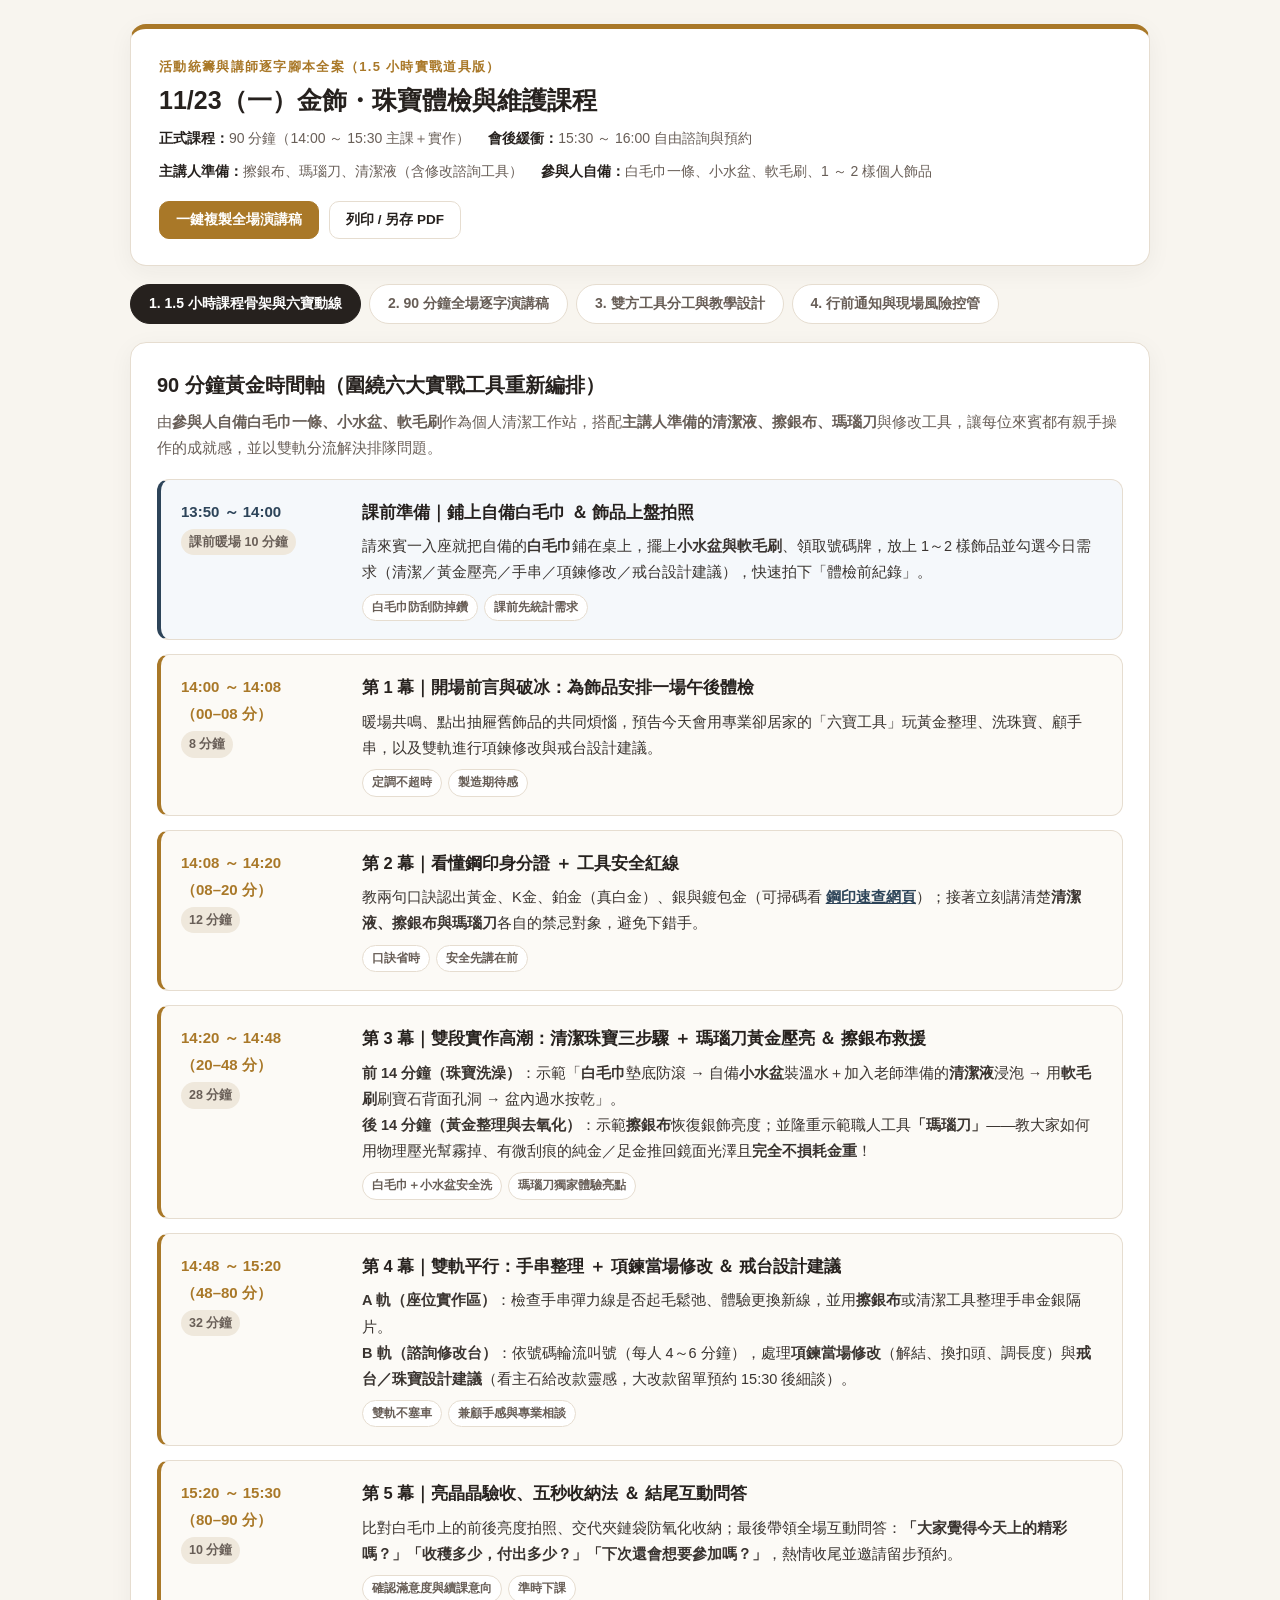
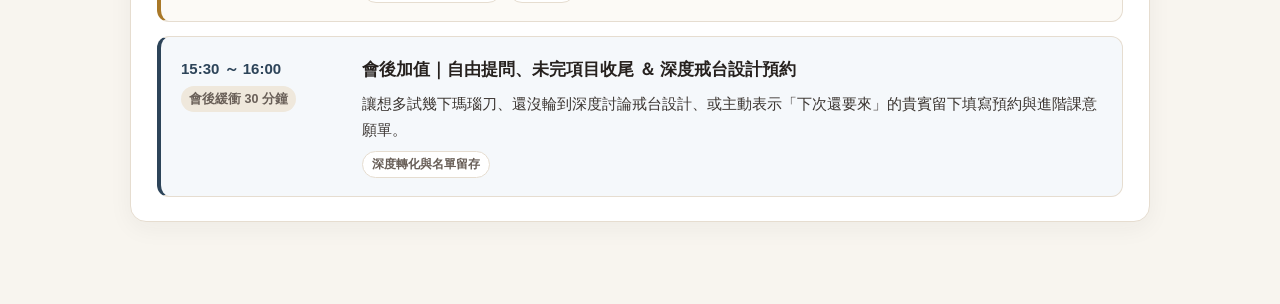
==== commit 5eb45c7b: "update: 區分參與人自備三樣與主講人三寶，新增行前 LINE 通知範本" ====
--- a/jewelry-course-1123/index.html
+++ b/jewelry-course-1123/index.html
@@ -449,8 +449,8 @@
         <div class="meta">
           <span><strong>正式課程：</strong>90 分鐘（14:00 ～ 15:30 主課＋實作）</span>
           <span><strong>會後緩衝：</strong>15:30 ～ 16:00 自由諮詢與預約</span>
-          <span><strong>主講人實戰六寶：</strong>擦銀布、瑪瑙刀、軟毛牙刷、白毛巾、清潔液、小盆子</span>
-          <span><strong>來賓攜帶：</strong>每人 1 ～ 2 樣個人飾品</span>
+          <span><strong>主講人準備：</strong>擦銀布、瑪瑙刀、清潔液（含修改諮詢工具）</span>
+          <span><strong>參與人自備：</strong>白毛巾一條、小水盆、軟毛刷、1 ～ 2 樣個人飾品</span>
         </div>
       </div>
       <div class="hero-actions">
@@ -462,15 +462,15 @@
     <div class="tabs" role="tablist">
       <button class="tab-btn active" data-tab="skeleton">1. 1.5 小時課程骨架與六寶動線</button>
       <button class="tab-btn" data-tab="scripts">2. 90 分鐘全場逐字演講稿</button>
-      <button class="tab-btn" data-tab="tools">3. 主講人六大工具教學設計</button>
-      <button class="tab-btn" data-tab="ops">4. 市場心法與現場風險控管</button>
+      <button class="tab-btn" data-tab="tools">3. 雙方工具分工與教學設計</button>
+      <button class="tab-btn" data-tab="ops">4. 行前通知與現場風險控管</button>
     </div>
 
     <!-- Tab 1: 90 分鐘課程骨架與動線 -->
     <div id="skeleton" class="panel active">
       <section class="card">
         <h2 class="section-title">90 分鐘黃金時間軸（圍繞六大實戰工具重新編排）</h2>
-        <p class="section-sub">整堂課緊扣主講人攜帶的<strong>白毛巾、小盆子、清潔液、軟毛牙刷、擦銀布、瑪瑙刀</strong>，讓每位來賓在 1.5 小時內都有親手操作的成就感，並以雙軌分流解決項鍊修改與戒台建議的排隊問題。</p>
+        <p class="section-sub">由<strong>參與人自備白毛巾一條、小水盆、軟毛刷</strong>作為個人清潔工作站，搭配<strong>主講人準備的清潔液、擦銀布、瑪瑙刀</strong>與修改工具，讓每位來賓都有親手操作的成就感，並以雙軌分流解決排隊問題。</p>
 
         <div class="timeline">
           <div class="tl-item buffer">
@@ -479,8 +479,8 @@
               <span class="tl-dur">課前暖場 10 分鐘</span>
             </div>
             <div class="tl-body">
-              <h3>課前準備｜鋪白毛巾定位置 ＆ 飾品上盤拍照</h3>
-              <p>每張桌先鋪好<strong>白毛巾</strong>，發給來賓號碼牌，請大家放上 1～2 樣飾品並勾選今日需求（清潔／黃金壓亮／手串／項鍊修改／戒台設計建議），快速拍下「體檢前紀錄」。</p>
+              <h3>課前準備｜鋪上自備白毛巾 ＆ 飾品上盤拍照</h3>
+              <p>請來賓一入座就把自備的<strong>白毛巾</strong>鋪在桌上，擺上<strong>小水盆與軟毛刷</strong>、領取號碼牌，放上 1～2 樣飾品並勾選今日需求（清潔／黃金壓亮／手串／項鍊修改／戒台設計建議），快速拍下「體檢前紀錄」。</p>
               <span class="tl-tag">白毛巾防刮防掉鑽</span><span class="tl-tag">課前先統計需求</span>
             </div>
           </div>
@@ -516,9 +516,9 @@
             </div>
             <div class="tl-body">
               <h3>第 3 幕｜雙段實作高潮：清潔珠寶三步驟 ＋ 瑪瑙刀黃金壓亮 ＆ 擦銀布救援</h3>
-              <p><strong>前 14 分鐘（珠寶洗澡）</strong>：示範「<strong>白毛巾</strong>墊底防滾 → <strong>小盆子</strong>裝溫水＋<strong>清潔液</strong>浸泡 → <strong>軟毛牙刷</strong>刷寶石背面孔洞 → 盆內過水按乾」。<br>
+              <p><strong>前 14 分鐘（珠寶洗澡）</strong>：示範「<strong>白毛巾</strong>墊底防滾 → 自備<strong>小水盆</strong>裝溫水＋加入老師準備的<strong>清潔液</strong>浸泡 → 用<strong>軟毛刷</strong>刷寶石背面孔洞 → 盆內過水按乾」。<br>
               <strong>後 14 分鐘（黃金整理與去氧化）</strong>：示範<strong>擦銀布</strong>恢復銀飾亮度；並隆重示範職人工具<strong>「瑪瑙刀」</strong>——教大家如何用物理壓光幫霧掉、有微刮痕的純金／足金推回鏡面光澤且<strong>完全不損耗金重</strong>！</p>
-              <span class="tl-tag">白毛巾＋小盆子安全洗</span><span class="tl-tag">瑪瑙刀獨家體驗亮點</span>
+              <span class="tl-tag">白毛巾＋小水盆安全洗</span><span class="tl-tag">瑪瑙刀獨家體驗亮點</span>
             </div>
           </div>
 
@@ -577,7 +577,7 @@
         <div id="sec1" class="speech-text">
           <p>各位貴賓朋友大家午安！非常開心在這個星期一的下午，和大家相約在這裡。</p>
           <p>在開始之前想先問問大家：家裡的首飾盒或抽屜裡，是不是都有幾件很捨不得丟、卻一直放著沒戴的飾品？可能是戴久了霧霧暗暗的黃金跟珠寶、線頭有點鬆的手串、打結或不順長度的項鍊，或是放著好一陣子、一直想改款的舊戒台？</p>
-          <p>今天這堂「金飾、珠寶體檢與維護課程」，我們把九十分鐘排得非常紮實又好玩！您看每張桌上都幫大家鋪好了白毛巾、準備好小盆子、清潔液、軟毛牙刷、擦銀布，還有今天最特別的秘密武器——連金工師傅都在用的「瑪瑙刀」。</p>
+          <p>今天這堂「金飾、珠寶體檢與維護課程」，我們把九十分鐘排得非常紮實又好玩！大家面前已經擺好各自帶來的白毛巾、小水盆跟軟毛刷，這就是您專屬的個人清潔工作站；而我這邊也特別為大家準備好專業清潔液、擦銀布，還有連金工師傅都在用的秘密武器——「瑪瑙刀」。</p>
           <p>接下來一個半小時，我們會一起完成五件事：認識材質與用瑪瑙刀做黃金整理、親手清潔珠寶、檢查整理手串、項鍊當場修改，還有戒台與珠寶設計的建議。為了讓大家都不必乾等，後半場我們會採雙軌進行——大家在座位上整理手串與擦拭保養時，我會依托盤號碼輪流請需要改項鍊和看戒台的朋友到工作區一對一服務。現在請大家看著面前帶來的那一兩樣寶貝，我們馬上開始今天的體檢！</p>
         </div>
       </article>
@@ -612,8 +612,8 @@
         <div class="script-goal">節奏拆分：前 14 分鐘帶大家「洗珠寶」，後 14 分鐘帶大家「用擦銀布＋瑪瑙刀整理黃金」！</div>
         <div id="sec3" class="speech-text">
           <p>好，紅線確認完畢，現在我們正式進入實作重頭戲！分成兩階段來玩，第一階段先幫珠寶洗澡。</p>
-          <p>大家看桌上的「白毛巾」和「小盆子」——為什麼一定要鋪白毛巾、而且一定要在盆子裡洗呢？因為白毛巾可以緩衝防撞、吸乾水份，萬一有細小配鑽鬆脫落在上面，白色背景一眼就看得出來；而用小盆子洗，才不會像在家裡在水槽一沖，小扣環或寶石直接流進排水孔救不回來！</p>
-          <p>步驟很簡單：我們先在小盆子裡倒入清水和適量的清潔液，確認戒爪沒有明顯鬆動後，把耐震的鑽石、紅藍寶、K 金或純金放進去浸泡幾分鐘，讓卡在縫隙裡的油脂和護手霜軟化；接著拿起「軟毛牙刷」，順著鍊節和「寶石背面」的孔洞輕輕畫圈刷洗——寶石不亮，九成都是背面卡油光線透不過去！刷完在乾淨清水盆裡過一下水，放到白毛巾上「輕輕按乾」，千萬不要用力拉扯細鍊。大家現在可以先動手泡洗第一件飾品！</p>
+          <p>大家先看面前您自己準備的「白毛巾」和「小水盆」——為什麼今天要請大家特別帶一條白色的毛巾、而且一定要用小水盆洗呢？因為白毛巾可以緩衝防撞、吸乾水份，萬一有細小配鑽鬆脫落在上面，白色背景一眼就看得出來；而用小水盆洗，才不會像在家裡在水槽一沖，小扣環或寶石直接流進排水孔救不回來！</p>
+          <p>步驟很簡單：我們先幫大家在您的小水盆裡倒入清水和適量的清潔液，確認戒爪沒有明顯鬆動後，把耐震的鑽石、紅藍寶、K 金或純金放進去浸泡幾分鐘，讓卡在縫隙裡的油脂和護手霜軟化；接著拿起您帶來的「軟毛刷」，順著鍊節和「寶石背面」的孔洞輕輕畫圈刷洗——寶石不亮，九成都是背面卡油光線透不過去！刷完在乾淨清水盆裡過一下水，放到白毛巾上「輕輕按乾」，千萬不要用力拉扯細鍊。大家現在可以先動手泡洗第一件飾品！</p>
           <p>（約 14 分鐘後接第二階段）哇，大家看白毛巾上面是不是已經看到剛洗出來的閃亮亮飾品了？接下來第二階段，我們來玩「擦銀布」跟超療癒的「瑪瑙刀黃金整理」！</p>
           <p>家裡如果有發黑氧化的純銀飾品或手串銀隔片，只要用「擦銀布」順著同一方向來回輕輕擦拭，您會看到布上變黑、銀飾立刻亮回來——提醒一下，擦銀布變黑是正常現象，千萬不能拿去水洗，洗了藥劑就沒效了！</p>
           <p>最後要介紹今天的大主角——「瑪瑙刀」！很多人問，純黃金戴久了霧霧的、表面有細細小小的刮痕，如果拿去拋光會不會把黃金磨掉變輕？答案是會！但金工師傅有一個「不掉金重」的秘密武器，就是手上這把天然瑪瑙做的瑪瑙刀！瑪瑙的硬度比黃金高、表面又極度光滑，我們把純金平放在白毛巾或硬墊上，用瑪瑙刀的圓弧側面「順著同一方向、輕柔但穩定地推壓摩擦」，神奇的事就會發生：它不是把黃金磨掉，而是把表面凹凸不平的細微刮痕「壓平推亮」，就像幫黃金熨斗燙平一樣，馬上重現鏡面光澤、而且一點金重都沒有損失！等一下我會到每桌示範一次，有帶純金手環、戒圈或金墜的朋友都可以親自試手感！</p>
@@ -651,23 +651,23 @@
           <p>各位朋友，時間過得飛快，我們九十分鐘的課程已經來到最後幾分鐘了！現在請大家低頭看看白毛巾上剛整理好的飾品，拿起手機跟兩點鐘剛進門拍的照片比對一下——是不是每一件都重新閃閃發亮了？</p>
           <p>回家前提醒一個五秒鐘好習慣：飾品用乾布擦拭後，記得一件裝一個夾鏈袋、擠出空氣封好，不要讓硬的鑽石去刮到軟的黃金，也減少空氣氧化。</p>
           <p>在今天課程正式結束之前，我想真心問問在座的每一位貴賓朋友——<strong>大家覺得今天上的精彩嗎？</strong></p>
-          <p>常聽人說，<strong>「收穫多少，付出多少」</strong>——今天這一個半小時，大家不是坐在台下乾聽，而是親手鋪好白毛巾、在小盆子裡用清潔液和軟毛牙刷一點一點刷亮寶貝、又親自拿起擦銀布跟瑪瑙刀幫黃金和銀飾找回光澤，看到面前亮晶晶的成果，大家是不是也覺得自己今天付出得很有成就感、收穫滿滿呢？</p>
+          <p>常聽人說，<strong>「收穫多少，付出多少」</strong>——今天這一個半小時，大家不是坐在台下乾聽，而是親手鋪好白毛巾、在自己的小水盆裡用清潔液和軟毛刷一點一點刷亮寶貝、又親自拿起擦銀布跟瑪瑙刀幫黃金和銀飾找回光澤，看到面前亮晶晶的成果，大家是不是也覺得自己今天付出得很有成就感、收穫滿滿呢？</p>
           <p>最後想聽聽大家的想法：如果未來我們再規劃更多實用的進階主題，像是不同寶石的深度鑑賞、手串串珠進階設計，或是舊金翻新改款工作坊，<strong>下次還會想要參加嗎？</strong></p>
           <p>謝謝大家熱情的回應！現在到四點前還有半小時的自由交流時間，如果有還想繼續聊戒台設計、或想預約下次活動的朋友，歡迎留步跟工作人員聊聊。再次謝謝大家今天的參與，祝各位帶著閃閃發亮的寶貝開心回家，我們下次見！</p>
         </div>
       </article>
     </div>
 
-    <!-- Tab 3: 主講人六大工具教學設計 -->
+    <!-- Tab 3: 雙方工具分工與教學設計 -->
     <div id="tools" class="panel">
       <section class="card">
-        <h2 class="section-title">主講人自備「六大實戰工具」在課堂上的精準角色</h2>
-        <p class="section-sub">六樣工具環環相扣，讓學員從「居家安全清洗」一路體驗到「金工級無損壓亮」，每一樣都有明確的教學亮點與防呆提醒。</p>
+        <h2 class="section-title">主講人 ＆ 參與人「六大實戰工具」分工與教學角色</h2>
+        <p class="section-sub"><strong>參與人自備</strong>白毛巾、小水盆、軟毛刷作為個人清潔區；<strong>主講人準備</strong>清潔液、擦銀布、瑪瑙刀與修改工具，六樣工具環環相扣，讓學員從居家洗護一路體驗到職人無損壓亮。</p>
 
         <div class="tool-grid">
           <div class="tool-card">
-            <div class="tool-role">工具 1｜安全防護墊</div>
-            <h3 class="tool-name">白毛巾</h3>
+            <div class="tool-role">【參與人自備】安全防護墊</div>
+            <h3 class="tool-name">白毛巾（一條）</h3>
             <p><strong>為什麼要用白色的？</strong></p>
             <p>1. 鋪在桌面當緩衝墊，防止硬桌面刮傷純金或磕碰寶石。<br>
                2. 清洗完按乾水份不拉扯鍊條。<br>
@@ -675,29 +675,29 @@
           </div>
 
           <div class="tool-card">
-            <div class="tool-role">工具 2｜防遺失洗滌槽</div>
-            <h3 class="tool-name">小盆子</h3>
+            <div class="tool-role">【參與人自備】防遺失洗滌槽</div>
+            <h3 class="tool-name">小水盆（一個）</h3>
             <p><strong>居家清洗的第一鐵律！</strong></p>
-            <p>教導來賓「永遠不要直接在水龍頭和洗手台下洗珠寶」，所有浸泡、刷洗與過水動作都在小盆子裡完成，徹底杜絕扣頭或鬆脫主石掉進排水管的悲劇。</p>
+            <p>教導來賓「永遠不要直接在水龍頭和洗手台下洗珠寶」，所有浸泡、刷洗與過水動作都在小水盆裡完成，徹底杜絕扣頭或鬆脫主石掉進排水管的悲劇。</p>
           </div>
 
           <div class="tool-card">
-            <div class="tool-role">工具 3｜去油污核心</div>
+            <div class="tool-role">【參與人自備】死角清道夫</div>
+            <h3 class="tool-name">軟毛刷（一支）</h3>
+            <p><strong>讓鑽石跟寶石恢復火光的關鍵</strong></p>
+            <p>重點示範「從寶石背面孔洞輕刷」與「順著黃金鍊身紋理刷洗」，提醒力道要輕柔，刷洗前先用眼睛或放大鏡確認主石爪子沒有鬆動。</p>
+          </div>
+
+          <div class="tool-card">
+            <div class="tool-role">【主講人準備】去油污核心</div>
             <h3 class="tool-name">清潔液</h3>
             <p><strong>溶解人體油脂與護手霜</strong></p>
-            <p>搭配溫水稀釋浸泡 3～5 分鐘，軟化卡在戒台底部與鍊節縫隙的汗垢油脂。<br>
+            <p>由主講人分配倒入學員小水盆搭配溫水稀釋浸泡 3～5 分鐘，軟化卡在戒台底部與鍊節縫隙的汗垢油脂。<br>
                <strong>必教禁忌</strong>：珍珠、珊瑚、琥珀、綠松石、翡翠、祖母綠禁止浸泡清潔液。</p>
           </div>
 
           <div class="tool-card">
-            <div class="tool-role">工具 4｜死角清道夫</div>
-            <h3 class="tool-name">軟毛牙刷</h3>
-            <p><strong>讓鑽石跟寶石恢復火光的關鍵</strong></p>
-            <p>重點示範「從寶石背面孔洞輕刷」與「順著黃金鍊身紋理刷洗」，提醒力道要輕柔，刷洗前先用眼睛或放大鏡確認主石爪子沒有鬆動。</p>
-          </div>
-
-          <div class="tool-card">
-            <div class="tool-role">工具 5｜銀飾去黑救星</div>
+            <div class="tool-role">【主講人準備】銀飾去黑救星</div>
             <h3 class="tool-name">擦銀布</h3>
             <p><strong>立竿見影的除氧化效果</strong></p>
             <p>專攻純銀飾品與手串銀隔片發黑氧化，現場擦兩下就變亮，成就感極強。<br>
@@ -705,7 +705,7 @@
           </div>
 
           <div class="tool-card">
-            <div class="tool-role">工具 6｜全場最大亮點（金工神器）</div>
+            <div class="tool-role">【主講人準備】全場最大亮點（金工神器）</div>
             <h3 class="tool-name">瑪瑙刀</h3>
             <p><strong>黃金整理「不耗損金重」的秘密武器！</strong></p>
             <p>傳統拋光機或砂紙會磨掉黃金重量，但天然瑪瑙刀硬度高、表面極光滑，用來順著單一方向推壓純黃金／足金表面的微細刮痕與霧面，能把金屬表面<strong>壓平推亮（Burnishing）</strong>，讓黃金重現鏡面光澤又零耗損！<br>
@@ -715,23 +715,39 @@
       </section>
     </div>
 
-    <!-- Tab 4: 市場心法與現場風險控管 -->
+    <!-- Tab 4: 行前通知與現場風險控管 -->
     <div id="ops" class="panel">
       <section class="card">
-        <h2 class="section-title">一、市場對標與 1.5 小時講課節奏關鍵</h2>
+        <h2 class="section-title">一、課前發給參與人的行前通知（可直接複製發 LINE）</h2>
+        <div class="box sage" style="margin-bottom: 18px;">
+          <div style="display:flex; justify-content:space-between; align-items:center; flex-wrap:wrap; gap:10px; margin-bottom:10px;">
+            <h3 style="margin:0;">11/23（一）金飾・珠寶體檢與維護課程 行前提醒</h3>
+            <button class="btn-sm" onclick="copyPrepNotice()">一鍵複製行前通知</button>
+          </div>
+          <div id="prepNotice" style="font-size:14.5px; line-height:1.85;">
+            <p style="margin:0 0 8px;">各位貴賓朋友好！提醒您 <strong>11/23（星期一）下午 2:00</strong> 即將舉辦「金飾、珠寶體檢與維護課程」，為了讓您現場親手幫心愛飾品做保養，當天請記得自備以下物品：</p>
+            <p style="margin:0 0 8px;">1. <strong>白毛巾一條</strong>（鋪桌保護飾品、防撞與吸水）<br>
+            2. <strong>小水盆一個</strong>（現場安全清洗專用）<br>
+            3. <strong>軟毛刷一支</strong>（如超軟毛牙刷，刷洗飾品縫隙）<br>
+            4. <strong>1～2 樣自己的飾品</strong>（黃金、珠寶、手串、需微調的項鍊，或想諮詢設計建議的戒台皆可）</p>
+            <p style="margin:0;">現場老師已備好專用清潔液、擦銀布、瑪瑙刀與修改工具，建議提前 10 分鐘（13:50）報到入座。期待星期一見面，一起幫寶貝閃亮登場！</p>
+          </div>
+        </div>
+
+        <h2 class="section-title">二、市場對標與現場籌備補強</h2>
         <div class="grid-2">
           <div class="box navy">
-            <h3>為什麼用「六寶實戰」比純機器清洗更吸睛？</h3>
+            <h3>為什麼用「自備三樣＋老師三寶」最有效？</h3>
             <ul>
-              <li><strong>帶得走的能力</strong>：只靠超音波機器，客人回家還是不會洗；教會用<strong>白毛巾＋小盆子＋清潔液＋軟毛牙刷</strong>，回家立刻就能用。</li>
+              <li><strong>回家一定會繼續用</strong>：因為白毛巾、小水盆、軟毛刷是客人自己帶來的，課後帶回家馬上複製同一套安全洗法，不會「現場會、回家忘」。</li>
               <li><strong>職人差異化記憶點</strong>：一般講座少見讓客人親手體驗<strong>瑪瑙刀壓亮黃金</strong>，這會成為全場拍照分享率最高的亮點，也完美呼應「收穫多少，付出多少」的實作價值。</li>
             </ul>
           </div>
           <div class="box gold">
-            <h3>建議追加準備的小耗材（搭配六寶更完整）</h3>
+            <h3>建議主講人多帶的備品與修改耗材</h3>
             <ul>
-              <li><strong>報到與雙軌用</strong>：絨布托盤＋號碼牌、10 倍放大鏡、手串彈力線（0.8mm/1.0mm）與引線針、項鍊備用 C 圈與扣頭、尖嘴/圓嘴鉗、戒圍圈。</li>
-              <li><strong>收尾伴手禮</strong>：夾鏈密封小袋（配合結尾五秒收納法）。</li>
+              <li><strong>備用清潔組 2～3 份</strong>：多帶 2 條白毛巾、小水盆、軟毛刷備用，萬一有長輩忘記帶能即時補上不尷尬。</li>
+              <li><strong>報到與雙軌用</strong>：托盤／號碼牌、10 倍放大鏡、手串彈力線（0.8mm/1.0mm）與引線針、項鍊備用 C 圈與扣頭、尖嘴/圓嘴鉗、戒圍圈、夾鏈密封小袋。</li>
               <li><strong>數位小抄</strong>：桌上立牌放 <a class="link-pill" href="https://morgan86399-eng.github.io/jewelry-guide/" target="_blank">飾品鋼印速查網頁</a> QR Code。</li>
             </ul>
           </div>
@@ -806,6 +822,12 @@
       navigator.clipboard.writeText(text).then(() => showToast('已複製本段演講稿'));
     }
 
+    function copyPrepNotice() {
+      const el = document.getElementById('prepNotice');
+      const text = Array.from(el.querySelectorAll('p')).map(p => p.innerText.trim()).join('\n\n');
+      navigator.clipboard.writeText(text).then(() => showToast('已複製行前通知範本'));
+    }
+
     function copyAllScripts() {
       const ids = [
         { id: 'sec1', title: '【第一段｜開場前言（00–08 分）】' },
